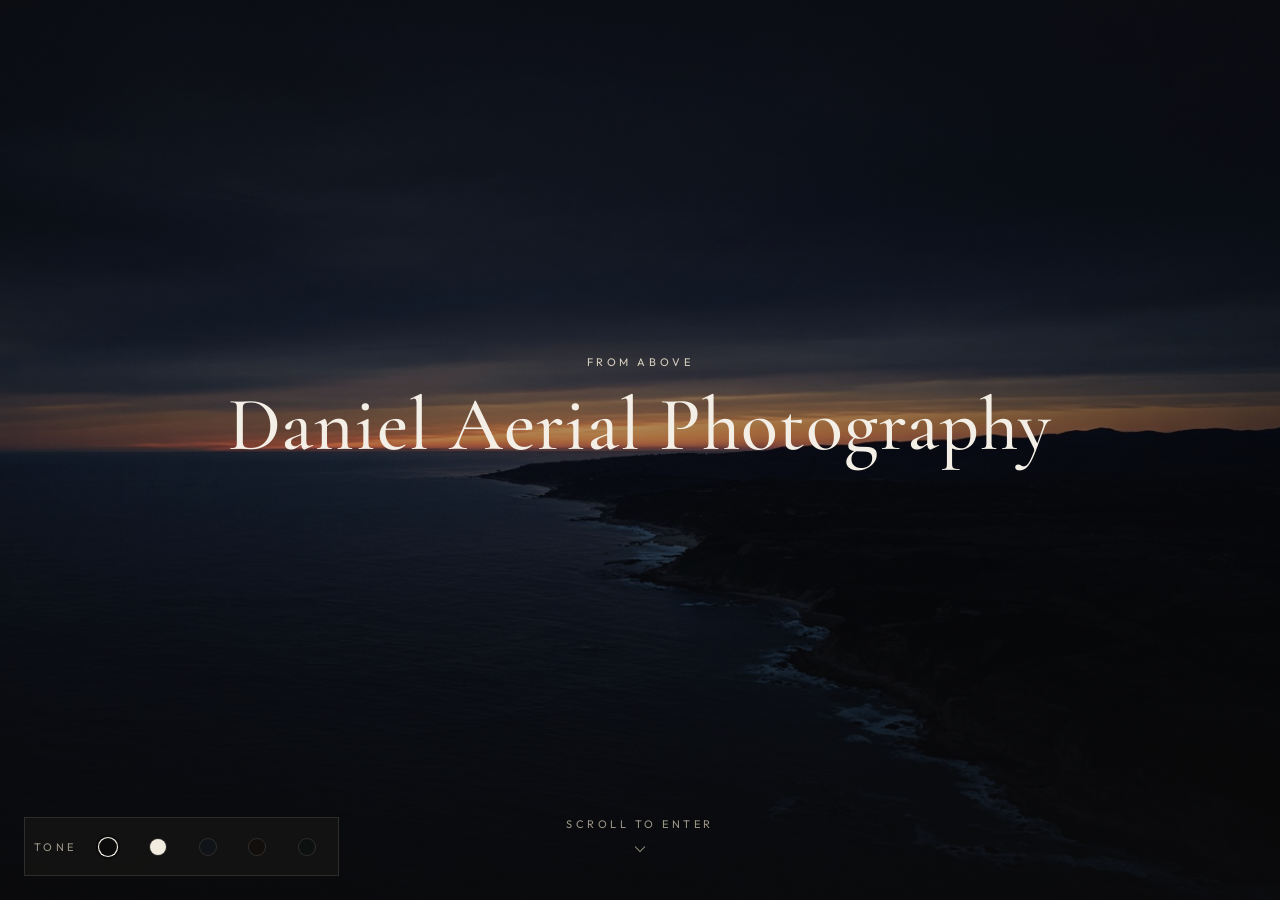
==== index.html @ 5f1aa77d "Publish new stills, Autumn reel, and unique work covers Hang the new Drive photographs across Sunset" ====
<!DOCTYPE html>
<html lang="en" data-theme="night">
  <head>
    <meta charset="utf-8" />
    <meta name="viewport" content="width=device-width, initial-scale=1" />
    <title>Daniel Aerial Photography</title>
    <meta
      name="description"
      content="Aerial photography and film by Daniel — landscapes, cities, and seasons from above."
    />
    <meta name="theme-color" content="#0b0b0c" />
    <script>
      (function () {
        try {
          var t = localStorage.getItem("dap-theme");
          if (t) {
            document.documentElement.setAttribute("data-theme", t);
            document.documentElement.style.colorScheme = t === "paper" ? "light" : "dark";
          }
        } catch (e) {}
      })();
    </script>
    <link rel="icon" type="image/svg+xml" href="favicon.svg" />
    <link rel="preconnect" href="https://fonts.googleapis.com" />
    <link rel="preconnect" href="https://fonts.gstatic.com" crossorigin />
    <link rel="preconnect" href="https://lh3.googleusercontent.com" />
    <link
      rel="stylesheet"
      href="https://fonts.googleapis.com/css2?family=Cormorant+Garamond:ital,wght@0,400;0,500;0,600;1,400&family=Outfit:wght@300;400;500&display=swap"
    />
    <link rel="stylesheet" href="assets/site.css?v=5" />
    <link rel="stylesheet" href="assets/hub.css?v=2" />
  </head>
  <body>
    <section id="intro" class="intro" aria-hidden="false">
      <div class="intro-fallback" aria-hidden="true"></div>
      <img class="intro-photo" src="hero.jpg" alt="" />
      <div class="intro-veil" aria-hidden="true"></div>
      <button id="skip" class="sr-only" type="button">Skip to work</button>
      <div class="intro-copy">
        <p class="kicker">From above</p>
        <h1 class="hero-title" data-site-name>Daniel Aerial Photography</h1>
      </div>
      <div class="scroll-wrap">
        <button id="scroll-enter" class="scroll-btn" type="button" aria-label="Scroll to enter the gallery">
          Scroll to enter
          <svg width="20" height="20" viewBox="0 0 24 24" fill="none" stroke="currentColor" stroke-width="1.25">
            <path d="m6 9 6 6 6-6" />
          </svg>
        </button>
      </div>
    </section>

    <main id="work-view" class="work hidden">
      <header class="work-header">
        <button id="brand-home" class="brand" type="button" data-site-name>Daniel Aerial Photography</button>
        <p class="work-label">Work</p>
      </header>
      <div id="grid" class="grid"></div>
      <footer class="footer" data-site-name>Daniel Aerial Photography</footer>
    </main>

    <main id="hub-view" class="category hidden">
      <header class="cat-header">
        <a class="back" href="#work">
          <svg width="16" height="16" viewBox="0 0 24 24" fill="none" stroke="currentColor" stroke-width="1.25">
            <path d="m15 18-6-6 6-6" />
          </svg>
          Work
        </a>
        <a class="brand" href="#work" data-site-name>Daniel Aerial Photography</a>
      </header>
      <section class="cat-body">
        <p class="kicker">Collection</p>
        <h1 id="hub-title"></h1>
        <p id="hub-blurb" class="blurb"></p>
        <div id="hub-cards" class="hub-cards"></div>
      </section>
    </main>

    <main id="category" class="category hidden">
      <header class="cat-header">
        <a id="cat-back" class="back" href="#work">
          <svg width="16" height="16" viewBox="0 0 24 24" fill="none" stroke="currentColor" stroke-width="1.25">
            <path d="m15 18-6-6 6-6" />
          </svg>
          <span id="cat-back-label">Collection</span>
        </a>
        <a class="brand" href="#work" data-site-name>Daniel Aerial Photography</a>
      </header>
      <section class="cat-body">
        <p id="cat-kicker" class="kicker">Photographs</p>
        <h1 id="cat-title"></h1>
        <p id="cat-blurb" class="blurb"></p>
        <div id="cat-photos"></div>
      </section>
    </main>

    <div id="lightbox" class="lightbox hidden" role="dialog" aria-modal="true">
      <button class="close" type="button" aria-label="Close photograph">
        <svg width="20" height="20" viewBox="0 0 24 24" fill="none" stroke="currentColor" stroke-width="1.25">
          <path d="M18 6 6 18M6 6l12 12" />
        </svg>
      </button>
      <button class="prev" type="button" aria-label="Previous photograph">
        <svg width="28" height="28" viewBox="0 0 24 24" fill="none" stroke="currentColor" stroke-width="1.25">
          <path d="m15 18-6-6 6-6" />
        </svg>
      </button>
      <figure>
        <img alt="" />
        <figcaption>
          <p class="photo-title"></p>
          <p class="photo-copy"></p>
        </figcaption>
      </figure>
      <button class="next" type="button" aria-label="Next photograph">
        <svg width="28" height="28" viewBox="0 0 24 24" fill="none" stroke="currentColor" stroke-width="1.25">
          <path d="m9 18 6-6-6-6" />
        </svg>
      </button>
    </div>

    <div id="filmbox" class="lightbox filmbox hidden" role="dialog" aria-modal="true">
      <button class="close" type="button" aria-label="Close film">
        <svg width="20" height="20" viewBox="0 0 24 24" fill="none" stroke="currentColor" stroke-width="1.25">
          <path d="M18 6 6 18M6 6l12 12" />
        </svg>
      </button>
      <div class="film-stage">
        <div id="film-player" class="film-player"></div>
        <div class="film-meta">
          <p class="photo-title"></p>
          <p class="photo-copy"></p>
          <div id="film-moments" class="moments"></div>
        </div>
      </div>
    </div>

    <div id="theme-picker" class="theme-picker" role="group" aria-label="Color theme">
      <span class="theme-label">Tone</span>
    </div>

    <script src="assets/site.js?v=5"></script>
    <script src="assets/hub.js?v=2"></script>
  </body>
</html>
---- assets/site.css ----
:root,
html[data-theme="night"] {
  color-scheme: dark;
  --bg: #0b0b0c;
  --fg: #f3efe6;
  --muted: #9c9588;
  --faint: #6f6a62;
  --accent: #d7cfc0;
  --surface: #141413;
  --line: color-mix(in oklab, var(--fg) 12%, transparent);
  --font-display: "Cormorant Garamond", "Palatino Linotype", Palatino, serif;
  --font-sans: "Outfit", ui-sans-serif, system-ui, sans-serif;
  --text-hero: clamp(2.35rem, 1.4rem + 4.2vw, 5.1rem);
  --text-display: clamp(2rem, 1.15rem + 2.8vw, 3.6rem);
  --ease: cubic-bezier(0.22, 1, 0.36, 1);
  --shadow-border: 0 0 0 1px color-mix(in oklab, var(--fg) 10%, transparent);
}

html[data-theme="paper"] {
  color-scheme: light;
  --bg: #f2ebe0;
  --fg: #1c1914;
  --muted: #6d655a;
  --faint: #948c82;
  --accent: #5c5348;
  --surface: #e8dfd2;
  --line: color-mix(in oklab, var(--fg) 12%, transparent);
  --shadow-border: 0 0 0 1px color-mix(in oklab, var(--fg) 10%, transparent);
}

html[data-theme="fog"] {
  color-scheme: dark;
  --bg: #101318;
  --fg: #e7edf2;
  --muted: #8d98a4;
  --faint: #6a7480;
  --accent: #c5d0d8;
  --surface: #171c22;
  --line: color-mix(in oklab, var(--fg) 12%, transparent);
  --shadow-border: 0 0 0 1px color-mix(in oklab, var(--fg) 10%, transparent);
}

html[data-theme="dusk"] {
  color-scheme: dark;
  --bg: #120e0c;
  --fg: #f2e8dc;
  --muted: #a89484;
  --faint: #7a6b5e;
  --accent: #d4c0ac;
  --surface: #1a1512;
  --line: color-mix(in oklab, var(--fg) 12%, transparent);
  --shadow-border: 0 0 0 1px color-mix(in oklab, var(--fg) 10%, transparent);
}

html[data-theme="pine"] {
  color-scheme: dark;
  --bg: #0c110f;
  --fg: #e4eee6;
  --muted: #8a9b90;
  --faint: #67756c;
  --accent: #c4d4c8;
  --surface: #131916;
  --line: color-mix(in oklab, var(--fg) 12%, transparent);
  --shadow-border: 0 0 0 1px color-mix(in oklab, var(--fg) 10%, transparent);
}

* { box-sizing: border-box; }

html, body {
  margin: 0;
  background: var(--bg);
  color: var(--fg);
  font-family: var(--font-sans);
  min-height: 100dvh;
  -webkit-font-smoothing: antialiased;
  transition: background-color 400ms var(--ease), color 400ms var(--ease);
}

button, a { color: inherit; }

img { display: block; max-width: 100%; }

.sr-only {
  position: absolute;
  width: 1px;
  height: 1px;
  padding: 0;
  margin: -1px;
  overflow: hidden;
  clip: rect(0, 0, 0, 0);
  border: 0;
}

.intro {
  position: fixed;
  inset: 0;
  z-index: 30;
  display: flex;
  flex-direction: column;
  align-items: center;
  justify-content: center;
  overflow: hidden;
  overscroll-behavior: none;
  background: var(--bg);
  transition: transform 900ms var(--ease), opacity 700ms var(--ease), visibility 0s linear 750ms;
}

.intro.is-away {
  transform: translate3d(0, -8%, 0);
  opacity: 0;
  pointer-events: none;
  visibility: hidden;
}

.intro-photo,
.intro-fallback {
  position: absolute;
  inset: 0;
  width: 100%;
  height: 100%;
  object-fit: cover;
}

.intro-fallback {
  background:
    radial-gradient(120% 80% at 50% 80%, var(--surface) 0%, transparent 55%),
    linear-gradient(180deg, var(--surface) 0%, var(--bg) 100%);
}

.intro-photo {
  animation: ken 32s var(--ease) forwards;
}

.intro-veil {
  position: absolute;
  inset: 0;
  background: linear-gradient(
    to bottom,
    color-mix(in oklab, var(--bg) 55%, transparent),
    color-mix(in oklab, var(--bg) 25%, transparent),
    color-mix(in oklab, var(--bg) 80%, transparent)
  );
}

.intro-copy {
  position: relative;
  z-index: 2;
  flex: 1;
  display: flex;
  flex-direction: column;
  align-items: center;
  justify-content: center;
  text-align: center;
  padding: 0 1.5rem;
}

.kicker {
  margin: 0 0 1.25rem;
  font-size: 0.6875rem;
  letter-spacing: 0.32em;
  text-transform: uppercase;
  color: var(--accent);
  animation: rise 1.1s var(--ease) both;
}

.hero-title {
  margin: 0;
  font-family: var(--font-display);
  font-size: var(--text-hero);
  font-weight: 500;
  letter-spacing: 0.012em;
  line-height: 0.95;
  text-wrap: balance;
  animation: rise 1.1s var(--ease) 180ms both;
}

.scroll-wrap {
  position: relative;
  z-index: 2;
  margin-bottom: 2.5rem;
  animation: rise 1.1s var(--ease) 420ms both;
}

.scroll-btn {
  display: flex;
  min-height: 44px;
  flex-direction: column;
  align-items: center;
  gap: 0.5rem;
  border: 0;
  background: none;
  color: var(--muted);
  cursor: pointer;
  font: inherit;
  letter-spacing: 0.32em;
  text-transform: uppercase;
  font-size: 0.6875rem;
}

.scroll-btn svg {
  animation: pulse 2.4s var(--ease) infinite;
}

.scroll-btn:hover { color: var(--fg); }

.work {
  min-height: 100dvh;
  background: var(--bg);
  animation: work-rise 700ms var(--ease) both;
}

.work-header,
.cat-header {
  display: flex;
  align-items: center;
  justify-content: space-between;
  padding: 1.5rem 1.25rem;
}

.brand {
  font-family: var(--font-display);
  font-size: 1.15rem;
  background: none;
  border: 0;
  cursor: pointer;
  padding: 0;
}

.brand:hover { color: var(--accent); }

.work-label {
  font-size: 0.6875rem;
  letter-spacing: 0.32em;
  text-transform: uppercase;
  color: var(--muted);
}

.grid {
  display: grid;
  grid-template-columns: 1fr;
  gap: 0.75rem;
  padding: 0 0.75rem 4rem;
}

.card {
  position: relative;
  display: block;
  aspect-ratio: 3 / 2;
  overflow: hidden;
  background: var(--surface);
  text-decoration: none;
  animation: card-rise 620ms var(--ease) both;
}

.card:nth-child(1) { animation-delay: 40ms; }
.card:nth-child(2) { animation-delay: 80ms; }
.card:nth-child(3) { animation-delay: 120ms; }
.card:nth-child(4) { animation-delay: 160ms; }
.card:nth-child(5) { animation-delay: 200ms; }
.card:nth-child(6) { animation-delay: 240ms; }
.card:nth-child(7) { animation-delay: 280ms; }
.card:nth-child(8) { animation-delay: 320ms; }
.card:nth-child(9) { animation-delay: 360ms; }
.card:nth-child(10) { animation-delay: 400ms; }

.card img,
.card-tone {
  position: absolute;
  inset: 0;
  width: 100%;
  height: 100%;
  object-fit: cover;
  transition: transform 700ms var(--ease);
}

.card:hover img { transform: scale(1.05); }

.card-tone { background: var(--surface); }

.card-veil {
  position: absolute;
  inset: 0;
  background: linear-gradient(to top, rgb(11 11 12 / 0.8), rgb(11 11 12 / 0.15), rgb(11 11 12 / 0.2));
}

.card-copy {
  position: absolute;
  inset: auto 0 0 0;
  display: flex;
  align-items: flex-end;
  justify-content: space-between;
  gap: 1rem;
  padding: 1.25rem;
}

.card-copy h2 {
  margin: 0;
  font-family: var(--font-display);
  font-size: 1.85rem;
  font-weight: 500;
  line-height: 1;
}

.card-copy p {
  margin: 0.5rem 0 0;
  color: var(--muted);
  font-size: 0.9rem;
}

.card-view {
  display: none;
  font-size: 0.6875rem;
  letter-spacing: 0.32em;
  text-transform: uppercase;
  color: var(--accent);
}

.footer {
  border-top: 1px solid var(--line);
  padding: 2rem 1.25rem;
  text-align: center;
  font-size: 0.6875rem;
  letter-spacing: 0.18em;
  text-transform: uppercase;
  color: var(--faint);
}

.category {
  min-height: 100dvh;
  padding-bottom: 5rem;
}

.back {
  display: inline-flex;
  align-items: center;
  gap: 0.5rem;
  min-height: 44px;
  text-decoration: none;
  color: var(--muted);
  font-size: 0.9rem;
}

.back:hover { color: var(--fg); }

.cat-body { padding: 0 1.25rem; }

.cat-body h1 {
  margin: 0.75rem 0 0;
  font-family: var(--font-display);
  font-size: var(--text-display);
  font-weight: 500;
  line-height: 1;
}

.cat-body .blurb {
  margin: 1rem 0 0;
  max-width: 36rem;
  color: var(--muted);
}

.frames {
  display: grid;
  grid-template-columns: 1fr;
  gap: 0.75rem;
  margin-top: 3rem;
}

.frame {
  aspect-ratio: 3 / 2;
  background: var(--surface);
  box-shadow: var(--shadow-border);
}

.photo-btn {
  position: relative;
  display: block;
  width: 100%;
  aspect-ratio: 3 / 2;
  overflow: hidden;
  padding: 0;
  border: 0;
  background: var(--surface);
  cursor: zoom-in;
}

.photo-btn img {
  position: absolute;
  inset: 0;
  width: 100%;
  height: 100%;
  object-fit: cover;
  transition: transform 700ms var(--ease);
}

.photo-btn:hover img { transform: scale(1.05); }

.empty-note {
  margin-top: 2.5rem;
  max-width: 28rem;
  color: var(--muted);
  font-size: 0.9rem;
  line-height: 1.6;
}

.lightbox {
  position: fixed;
  inset: 0;
  z-index: 50;
  display: flex;
  align-items: center;
  justify-content: center;
  background: color-mix(in oklab, var(--bg) 95%, transparent);
}

.lightbox img {
  max-height: 78dvh;
  width: auto;
  max-width: 100%;
  object-fit: contain;
}

.lightbox figure {
  display: flex;
  max-height: 100dvh;
  width: 100%;
  max-width: 92vw;
  flex-direction: column;
  align-items: center;
  padding: 4rem 1rem;
}

.lightbox figcaption {
  margin-top: 1.5rem;
  max-width: 36rem;
  padding: 0 0.5rem;
  text-align: center;
}

.lightbox .photo-title {
  margin: 0;
  font-family: var(--font-display);
  font-size: clamp(1.4rem, 1rem + 1.6vw, 1.9rem);
  font-weight: 500;
  letter-spacing: 0.012em;
  line-height: 1.15;
  color: var(--fg);
}

.lightbox .photo-copy {
  margin: 0.5rem 0 0;
  color: var(--muted);
  font-size: 0.9rem;
  line-height: 1.6;
}

.lightbox button {
  position: absolute;
  border: 0;
  background: none;
  color: var(--muted);
  cursor: pointer;
  width: 44px;
  height: 44px;
}

.lightbox button:hover { color: var(--fg); }
.lightbox .close { top: 1rem; right: 1rem; }
.lightbox .prev { top: 50%; left: 0.5rem; transform: translateY(-50%); }
.lightbox .next { top: 50%; right: 0.5rem; transform: translateY(-50%); }

.hidden {
  display: none !important;
}

.theme-picker {
  position: fixed;
  z-index: 40;
  bottom: 1rem;
  left: 1rem;
  display: flex;
  align-items: center;
  gap: 0.35rem;
  padding: 0.4rem 0.55rem;
  border: 1px solid var(--line);
  background: color-mix(in oklab, var(--surface) 92%, transparent);
  backdrop-filter: blur(2px);
}

.theme-label {
  display: none;
  margin-right: 0.25rem;
  font-size: 0.6875rem;
  letter-spacing: 0.32em;
  text-transform: uppercase;
  color: var(--muted);
}

.theme-swatch {
  display: flex;
  width: 44px;
  height: 44px;
  align-items: center;
  justify-content: center;
  padding: 0;
  border: 0;
  background: none;
  cursor: pointer;
}

.theme-swatch span {
  width: 1rem;
  height: 1rem;
  border-radius: 999px;
  box-shadow: 0 0 0 1px var(--line);
  transition: transform 150ms var(--ease);
}

.theme-swatch[aria-pressed="true"] span {
  transform: scale(1.12);
  box-shadow: 0 0 0 1px var(--fg), 0 0 0 3px var(--bg);
}

@media (min-width: 640px) {
  .theme-label { display: inline; }
}

@media (min-width: 768px) {
  .theme-picker { bottom: 1.5rem; left: 1.5rem; }
}

@keyframes ken {
  from { transform: scale(1); }
  to { transform: scale(1.07); }
}

@keyframes rise {
  from { opacity: 0; transform: translateY(14px); filter: blur(6px); }
  to { opacity: 1; transform: translateY(0); filter: blur(0); }
}

@keyframes pulse {
  0%, 100% { transform: translateY(0); opacity: 0.7; }
  50% { transform: translateY(8px); opacity: 1; }
}

@keyframes work-rise {
  from { opacity: 0; transform: translateY(16px); }
  to { opacity: 1; transform: translateY(0); }
}

@keyframes card-rise {
  from { opacity: 0; transform: translateY(18px); }
  to { opacity: 1; transform: translateY(0); }
}

@media (min-width: 768px) {
  .work-header, .cat-header, .cat-body { padding-left: 2.5rem; padding-right: 2.5rem; }
  .grid, .frames { grid-template-columns: 1fr 1fr; gap: 1rem; padding-left: 1.5rem; padding-right: 1.5rem; }
  .card-copy { padding: 1.75rem; }
  .card-copy h2 { font-size: 2.25rem; }
  .card-view { display: inline; }
}

@media (prefers-reduced-motion: reduce) {
  *, *::before, *::after {
    animation: none !important;
    transition: none !important;
  }
  .intro.is-away { display: none; }
}
---- assets/hub.css ----
.brand { text-decoration: none; }

.hub-cards {
  display: grid;
  grid-template-columns: 1fr;
  gap: 0.75rem;
  margin-top: 3rem;
}

.hub-card { min-height: 16rem; }

.hub-kicker {
  margin: 0 0 0.45rem;
  font-size: 0.6875rem;
  letter-spacing: 0.32em;
  text-transform: uppercase;
  color: var(--accent);
}

.play-mark {
  position: absolute;
  top: 50%;
  left: 50%;
  z-index: 2;
  display: flex;
  width: 3.25rem;
  height: 3.25rem;
  align-items: center;
  justify-content: center;
  transform: translate(-50%, -50%);
  border: 1px solid color-mix(in oklab, var(--fg) 40%, transparent);
  background: color-mix(in oklab, var(--bg) 45%, transparent);
  color: var(--fg);
  backdrop-filter: blur(6px);
}

.film-btn .film-label {
  position: absolute;
  z-index: 2;
  left: 1rem;
  right: 1rem;
  bottom: 1rem;
  font-family: var(--font-display);
  font-size: 1.25rem;
  text-align: left;
}

.filmbox .film-stage {
  display: flex;
  width: min(92vw, 56rem);
  max-height: 100dvh;
  flex-direction: column;
  align-items: stretch;
  padding: 4.5rem 1rem 2rem;
}

.film-player {
  aspect-ratio: 16 / 9;
  overflow: hidden;
  background: #000;
  box-shadow: var(--shadow-border);
}

.film-player iframe,
.film-player video {
  display: block;
  width: 100%;
  height: 100%;
  border: 0;
  background: #000;
}

.film-meta { margin-top: 1.25rem; text-align: center; }

.film-meta .photo-title {
  margin: 0;
  font-family: var(--font-display);
  font-size: clamp(1.4rem, 1rem + 1.6vw, 1.9rem);
  font-weight: 500;
}

.film-meta .photo-copy {
  margin: 0.5rem 0 0;
  color: var(--muted);
  font-size: 0.9rem;
  line-height: 1.6;
}

.film-link {
  display: inline-block;
  margin-top: 0.85rem;
  color: var(--accent);
  font-size: 0.72rem;
  letter-spacing: 0.14em;
  text-transform: uppercase;
  text-decoration: none;
  border-bottom: 1px solid color-mix(in oklab, var(--accent) 35%, transparent);
}

.film-link:hover { color: var(--fg); }

.moments {
  display: flex;
  flex-wrap: wrap;
  justify-content: center;
  gap: 0.5rem;
  margin-top: 1.25rem;
}

.moment-btn {
  display: inline-flex;
  min-height: 44px;
  align-items: center;
  gap: 0.55rem;
  padding: 0.2rem 0.85rem 0.2rem 0.25rem;
  border: 1px solid var(--line);
  background: color-mix(in oklab, var(--surface) 80%, transparent);
  color: var(--fg);
  cursor: pointer;
  font: inherit;
  font-size: 0.75rem;
  letter-spacing: 0.08em;
  text-transform: uppercase;
}

.moment-thumb {
  width: 2.75rem;
  height: 1.75rem;
  object-fit: cover;
  flex-shrink: 0;
}

.moment-btn:hover {
  border-color: var(--accent);
  color: var(--accent);
}

@media (min-width: 768px) {
  .hub-cards {
    grid-template-columns: 1fr 1fr;
    gap: 1rem;
    padding-left: 0;
    padding-right: 0;
  }
  .hub-card { min-height: 22rem; }
}
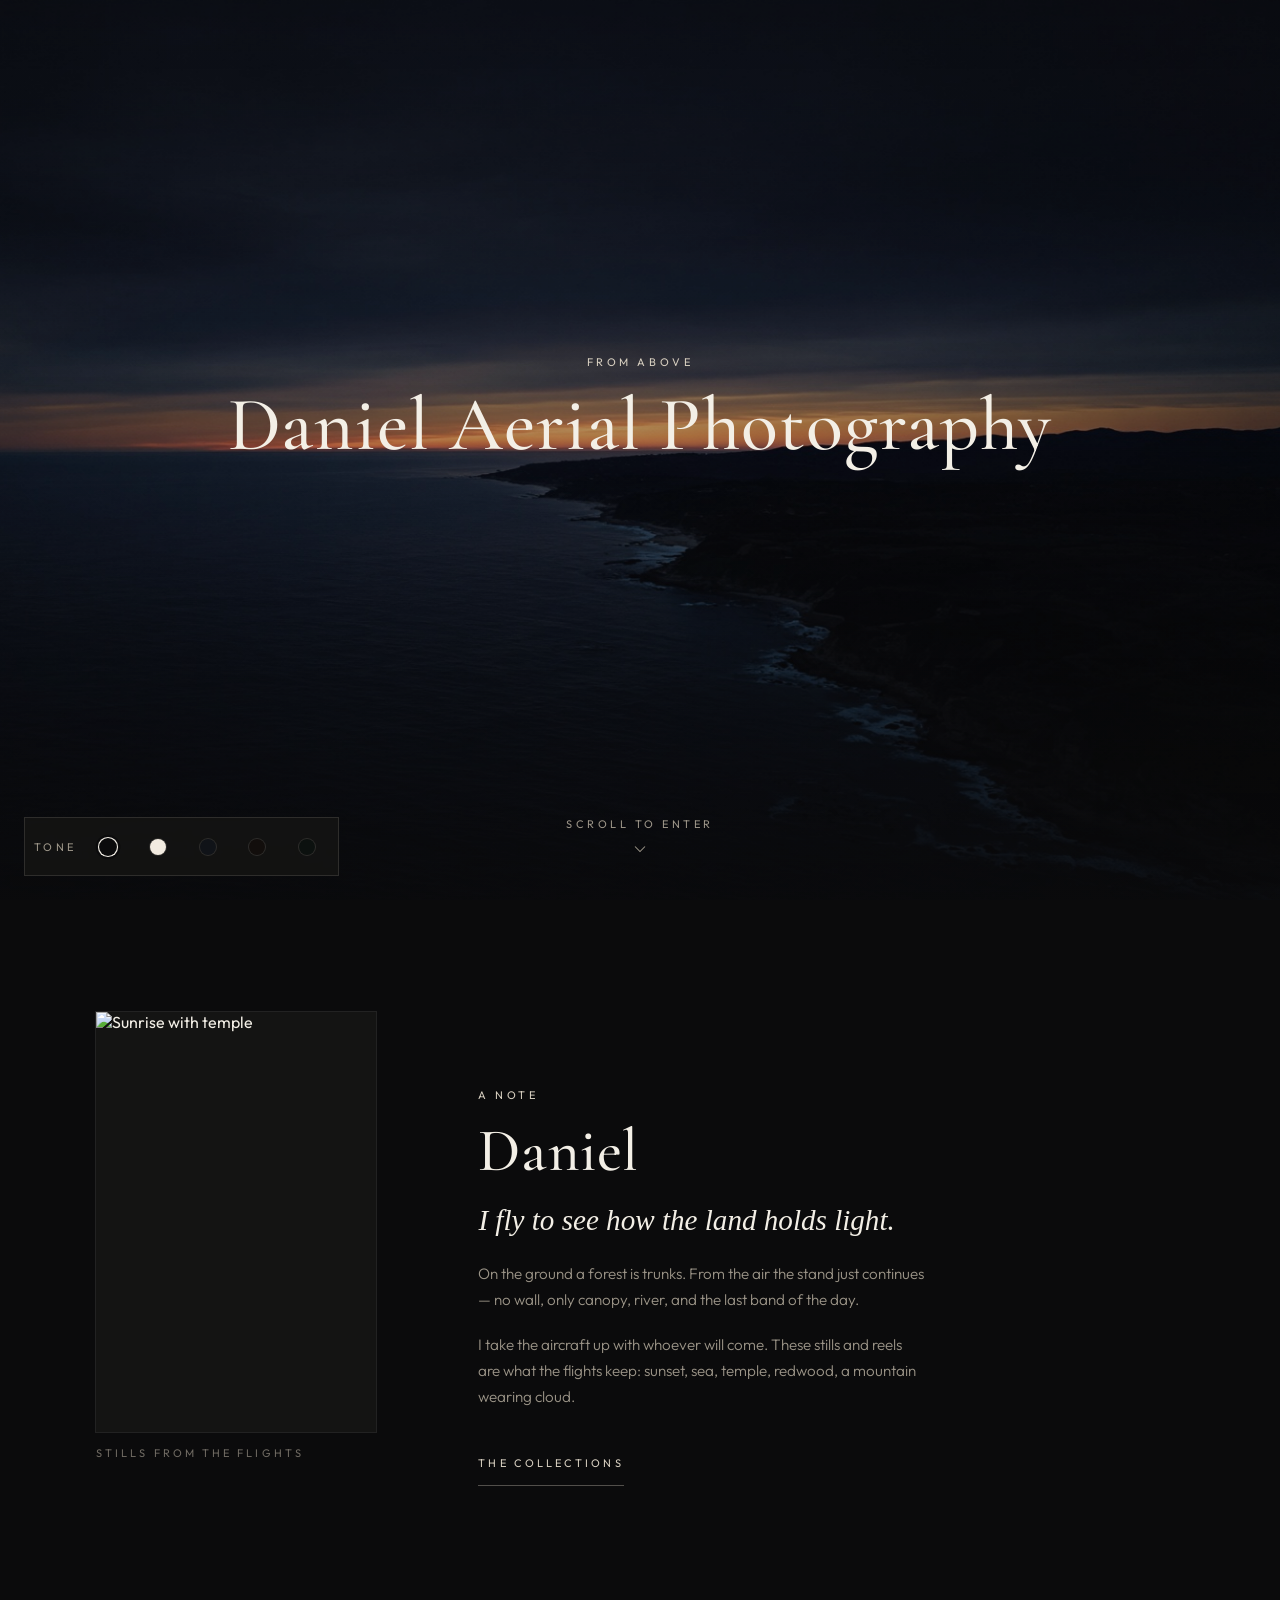
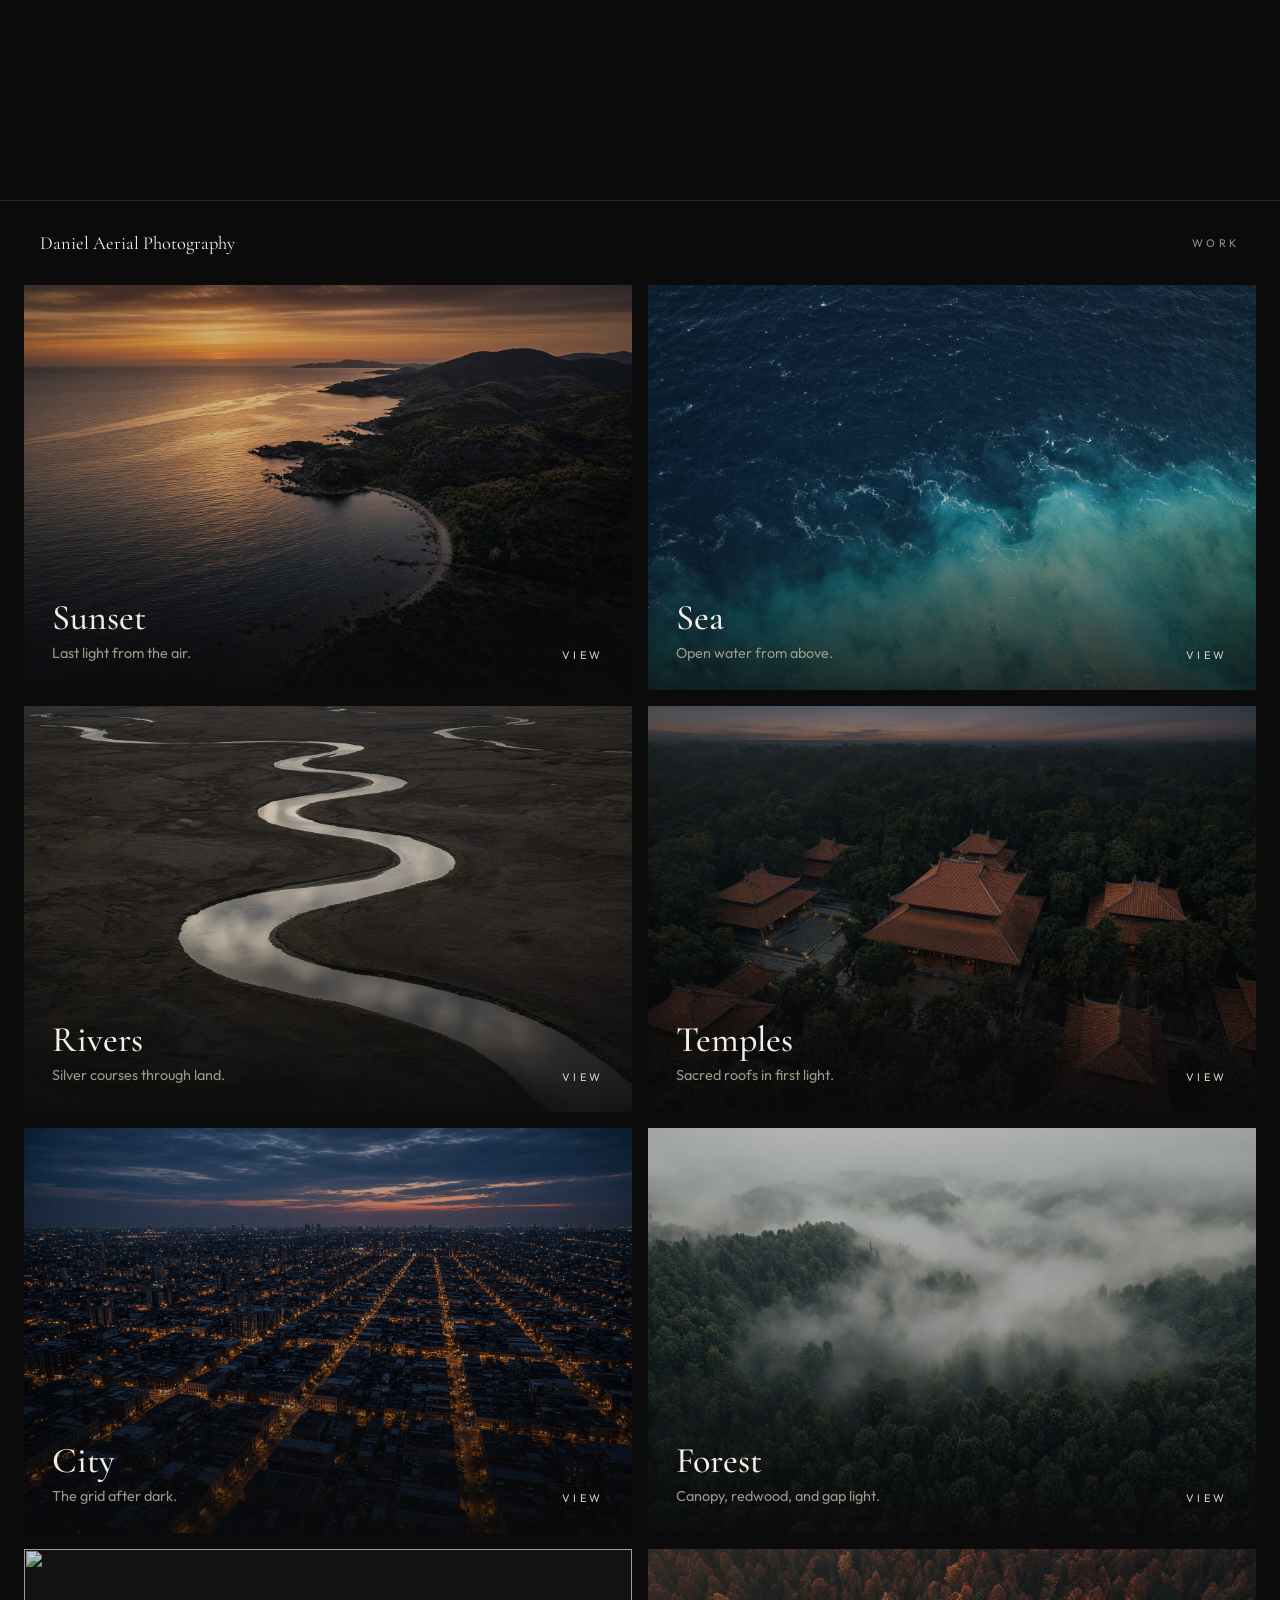
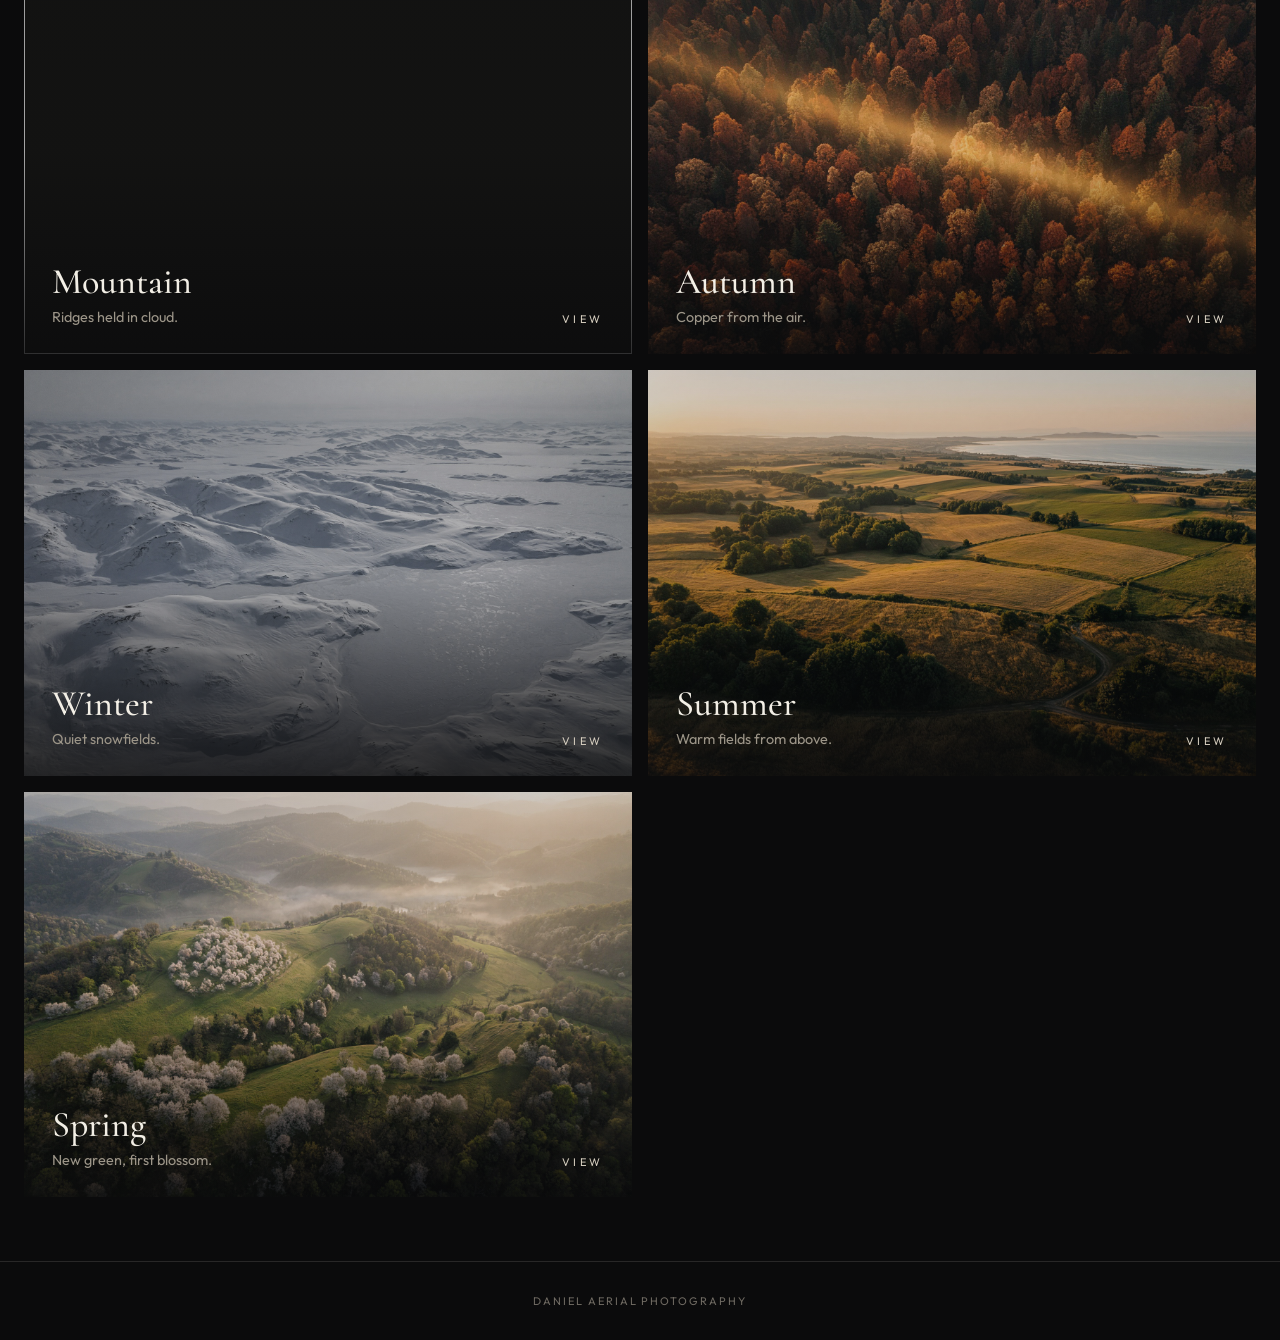
==== commit 7916a8b8: "Add a letter page between the hero and the work Scroll from the front into a long note: a small 2:3 " ====
--- a/index.html
+++ b/index.html
@@ -28,8 +28,8 @@
       rel="stylesheet"
       href="https://fonts.googleapis.com/css2?family=Cormorant+Garamond:ital,wght@0,400;0,500;0,600;1,400&family=Outfit:wght@300;400;500&display=swap"
     />
-    <link rel="stylesheet" href="assets/site.css?v=5" />
-    <link rel="stylesheet" href="assets/hub.css?v=2" />
+    <link rel="stylesheet" href="assets/site.css?v=8" />
+    <link rel="stylesheet" href="assets/hub.css?v=4" />
   </head>
   <body>
     <section id="intro" class="intro" aria-hidden="false">
@@ -42,7 +42,7 @@
         <h1 class="hero-title" data-site-name>Daniel Aerial Photography</h1>
       </div>
       <div class="scroll-wrap">
-        <button id="scroll-enter" class="scroll-btn" type="button" aria-label="Scroll to enter the gallery">
+        <button id="scroll-enter" class="scroll-btn" type="button" aria-label="Scroll to the letter">
           Scroll to enter
           <svg width="20" height="20" viewBox="0 0 24 24" fill="none" stroke="currentColor" stroke-width="1.25">
             <path d="m6 9 6 6 6-6" />
@@ -51,7 +51,24 @@
       </div>
     </section>
 
-    <main id="work-view" class="work hidden">
+    <section id="letter" class="letter">
+      <div class="letter-reel">
+        <div class="letter-gate" aria-hidden="true">
+          <div id="letter-strip" class="letter-strip"></div>
+        </div>
+        <p class="letter-reel-note">Stills from the flights</p>
+      </div>
+      <div class="letter-copy">
+        <p class="kicker">A note</p>
+        <h2 class="letter-name">Daniel</h2>
+        <p class="letter-lede">I fly to see how the land holds light.</p>
+        <p class="letter-body">On the ground a forest is trunks. From the air the stand just continues — no wall, only canopy, river, and the last band of the day.</p>
+        <p class="letter-body">I take the aircraft up with whoever will come. These stills and reels are what the flights keep: sunset, sea, temple, redwood, a mountain wearing cloud.</p>
+        <a class="letter-cta" href="#work">The collections</a>
+      </div>
+    </section>
+
+    <main id="work-view" class="work">
       <header class="work-header">
         <button id="brand-home" class="brand" type="button" data-site-name>Daniel Aerial Photography</button>
         <p class="work-label">Work</p>
@@ -141,7 +158,7 @@
       <span class="theme-label">Tone</span>
     </div>
 
-    <script src="assets/site.js?v=5"></script>
-    <script src="assets/hub.js?v=2"></script>
+    <script src="assets/site.js?v=7"></script>
+    <script src="assets/hub.js?v=4"></script>
   </body>
 </html>
--- a/assets/site.css
+++ b/assets/site.css
@@ -76,6 +76,10 @@
   transition: background-color 400ms var(--ease), color 400ms var(--ease);
 }
 
+@media (prefers-reduced-motion: no-preference) {
+  html { scroll-behavior: smooth; }
+}
+
 button, a { color: inherit; }
 
 img { display: block; max-width: 100%; }
@@ -92,24 +96,19 @@
 }
 
 .intro {
-  position: fixed;
-  inset: 0;
-  z-index: 30;
-  display: flex;
+  position: relative;
+  z-index: 2;
+  display: flex;
+  min-height: 100dvh;
   flex-direction: column;
   align-items: center;
   justify-content: center;
   overflow: hidden;
-  overscroll-behavior: none;
   background: var(--bg);
-  transition: transform 900ms var(--ease), opacity 700ms var(--ease), visibility 0s linear 750ms;
 }
 
 .intro.is-away {
-  transform: translate3d(0, -8%, 0);
-  opacity: 0;
-  pointer-events: none;
-  visibility: hidden;
+  display: none;
 }
 
 .intro-photo,
@@ -203,9 +202,116 @@
 
 .scroll-btn:hover { color: var(--fg); }
 
+.letter {
+  display: grid;
+  grid-template-columns: 1fr;
+  gap: 2.75rem;
+  width: min(100%, 72rem);
+  min-height: 100dvh;
+  margin: 0 auto;
+  padding: 5rem 1.25rem 6.5rem;
+  align-items: start;
+}
+
+.letter-reel {
+  width: min(58vw, 16.5rem);
+}
+
+.letter-gate {
+  aspect-ratio: 2 / 3;
+  overflow: hidden;
+  background: var(--surface);
+  box-shadow: var(--shadow-border);
+}
+
+.letter-strip {
+  display: flex;
+  flex-direction: column;
+  gap: 0.2rem;
+}
+
+.letter-strip.is-on {
+  animation: reel 52s linear infinite;
+}
+
+.letter-frame {
+  margin: 0;
+  aspect-ratio: 2 / 3;
+  overflow: hidden;
+  background: var(--surface);
+}
+
+.letter-frame img {
+  width: 100%;
+  height: 100%;
+  object-fit: cover;
+}
+
+.letter-reel-note {
+  margin: 0.9rem 0 0;
+  font-size: 0.6875rem;
+  letter-spacing: 0.28em;
+  text-transform: uppercase;
+  color: var(--faint);
+}
+
+.letter-copy {
+  max-width: 32rem;
+}
+
+.letter-name {
+  margin: 0;
+  font-family: var(--font-display);
+  font-size: clamp(2.4rem, 1.4rem + 3vw, 4.2rem);
+  font-weight: 500;
+  letter-spacing: 0.01em;
+  line-height: 0.95;
+  text-wrap: balance;
+}
+
+.letter-lede {
+  margin: 1.35rem 0 0;
+  font-family: var(--font-display);
+  font-size: clamp(1.35rem, 1.1rem + 0.9vw, 1.85rem);
+  font-style: italic;
+  font-weight: 400;
+  line-height: 1.35;
+  text-wrap: pretty;
+}
+
+.letter-body {
+  margin: 1.25rem 0 0;
+  color: var(--muted);
+  font-size: 0.95rem;
+  font-weight: 300;
+  line-height: 1.7;
+  text-wrap: pretty;
+}
+
+.letter-cta {
+  display: inline-flex;
+  min-height: 44px;
+  align-items: center;
+  margin-top: 2rem;
+  padding: 0;
+  border: 0;
+  border-bottom: 1px solid color-mix(in oklab, var(--accent) 35%, transparent);
+  background: none;
+  color: var(--accent);
+  cursor: pointer;
+  font: inherit;
+  font-size: 0.6875rem;
+  letter-spacing: 0.28em;
+  text-transform: uppercase;
+  text-decoration: none;
+}
+
+.letter-cta:hover { color: var(--fg); }
+
 .work {
   min-height: 100dvh;
   background: var(--bg);
+  border-top: 1px solid var(--line);
   animation: work-rise 700ms var(--ease) both;
 }
 
@@ -453,7 +559,9 @@
   line-height: 1.6;
 }
 
-.lightbox button {
+.lightbox .close,
+.lightbox .prev,
+.lightbox .next {
   position: absolute;
   border: 0;
   background: none;
@@ -463,7 +571,9 @@
   height: 44px;
 }
 
-.lightbox button:hover { color: var(--fg); }
+.lightbox .close:hover,
+.lightbox .prev:hover,
+.lightbox .next:hover { color: var(--fg); }
 .lightbox .close { top: 1rem; right: 1rem; }
 .lightbox .prev { top: 50%; left: 0.5rem; transform: translateY(-50%); }
 .lightbox .next { top: 50%; right: 0.5rem; transform: translateY(-50%); }
@@ -484,6 +594,11 @@
   border: 1px solid var(--line);
   background: color-mix(in oklab, var(--surface) 92%, transparent);
   backdrop-filter: blur(2px);
+}
+
+body:has(.lightbox:not(.hidden)) .theme-picker {
+  visibility: hidden;
+  pointer-events: none;
 }
 
 .theme-label {
@@ -548,6 +663,11 @@
   to { opacity: 1; transform: translateY(0); }
 }
 
+@keyframes reel {
+  from { transform: translateY(0); }
+  to { transform: translateY(-50%); }
+}
+
 @keyframes card-rise {
   from { opacity: 0; transform: translateY(18px); }
   to { opacity: 1; transform: translateY(0); }
@@ -559,6 +679,20 @@
   .card-copy { padding: 1.75rem; }
   .card-copy h2 { font-size: 2.25rem; }
   .card-view { display: inline; }
+  .letter {
+    grid-template-columns: minmax(14rem, 17.5rem) minmax(0, 1fr);
+    gap: clamp(3rem, 8vw, 7.5rem);
+    padding: 7rem 2rem 8.5rem;
+  }
+  .letter-reel {
+    position: sticky;
+    top: 5.5rem;
+    width: 100%;
+  }
+  .letter-copy {
+    padding-top: 4.75rem;
+    max-width: 28rem;
+  }
 }
 
 @media (prefers-reduced-motion: reduce) {
--- a/assets/hub.css
+++ b/assets/hub.css
@@ -51,7 +51,8 @@
   max-height: 100dvh;
   flex-direction: column;
   align-items: stretch;
-  padding: 4.5rem 1rem 2rem;
+  overflow: auto;
+  padding: 4.5rem 1rem 6.5rem;
 }
 
 .film-player {
@@ -108,7 +109,10 @@
 }
 
 .moment-btn {
+  position: relative;
   display: inline-flex;
+  width: auto;
+  height: auto;
   min-height: 44px;
   align-items: center;
   gap: 0.55rem;
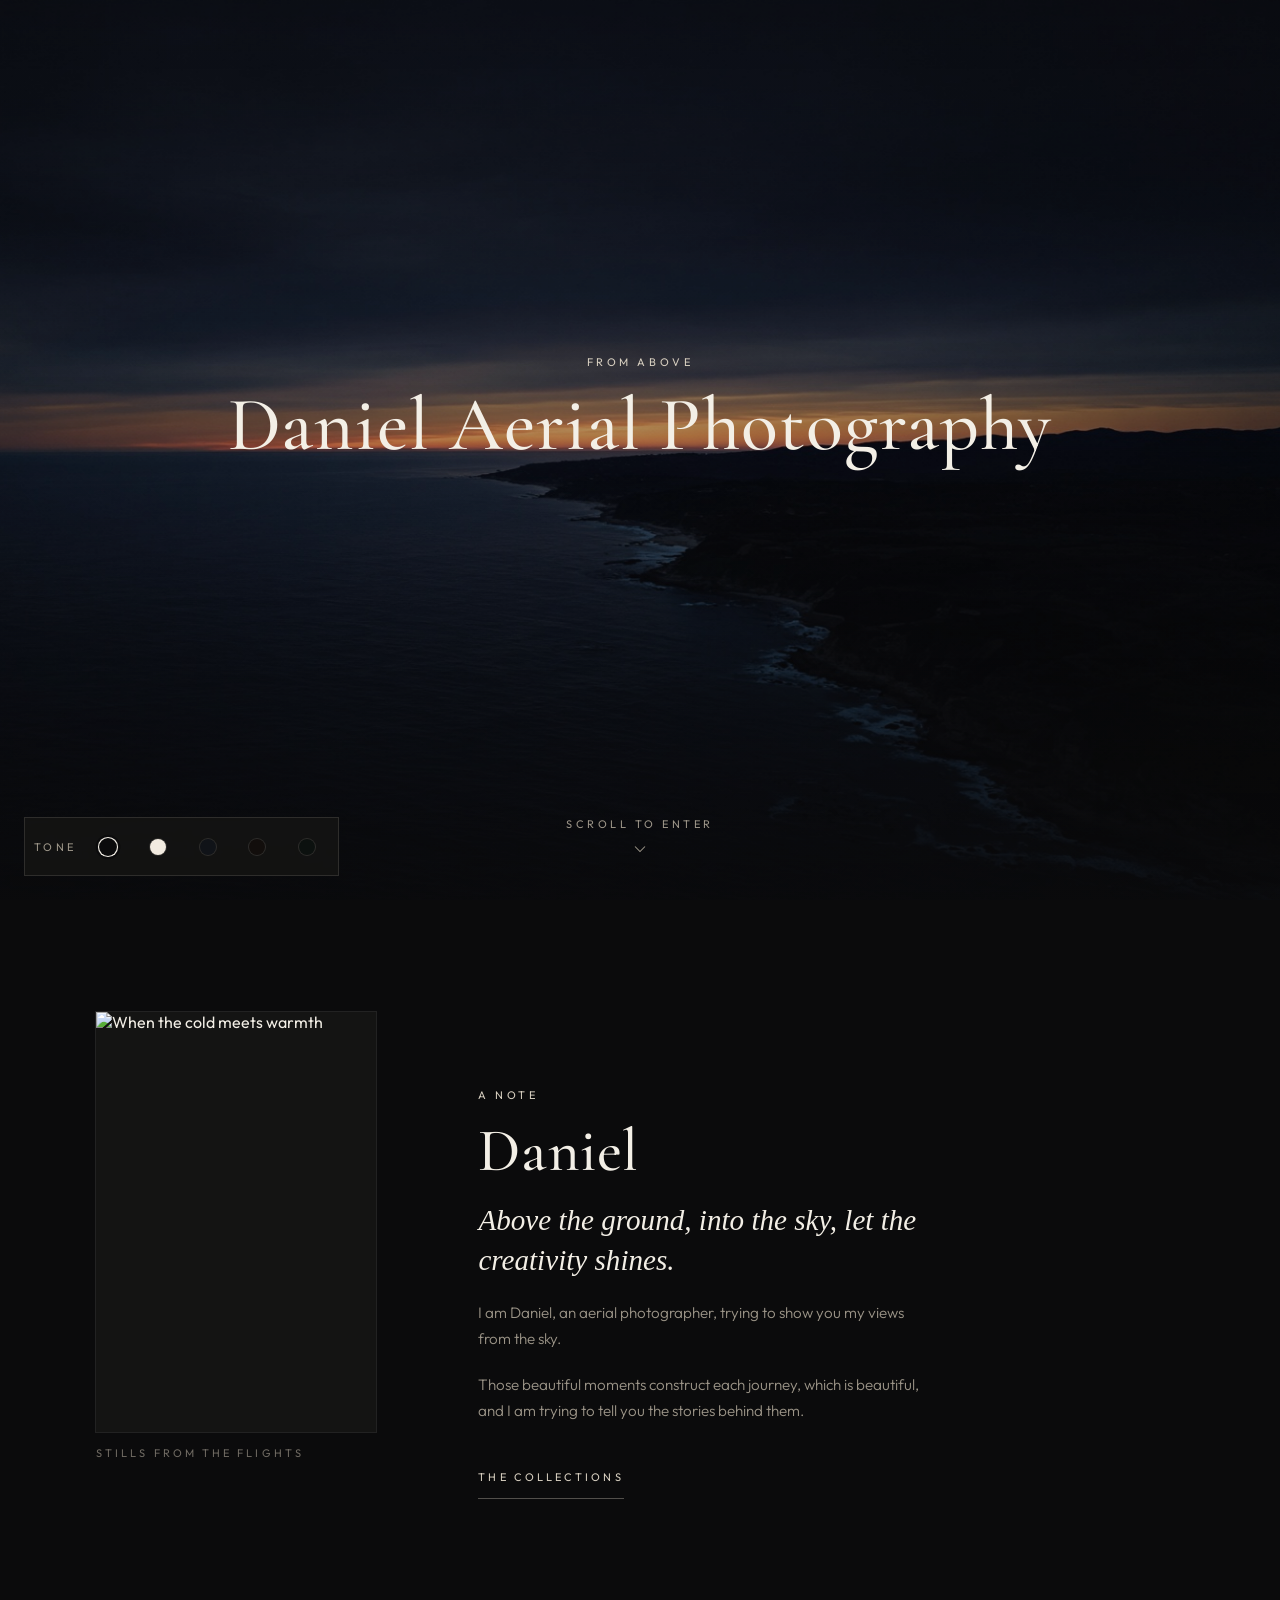
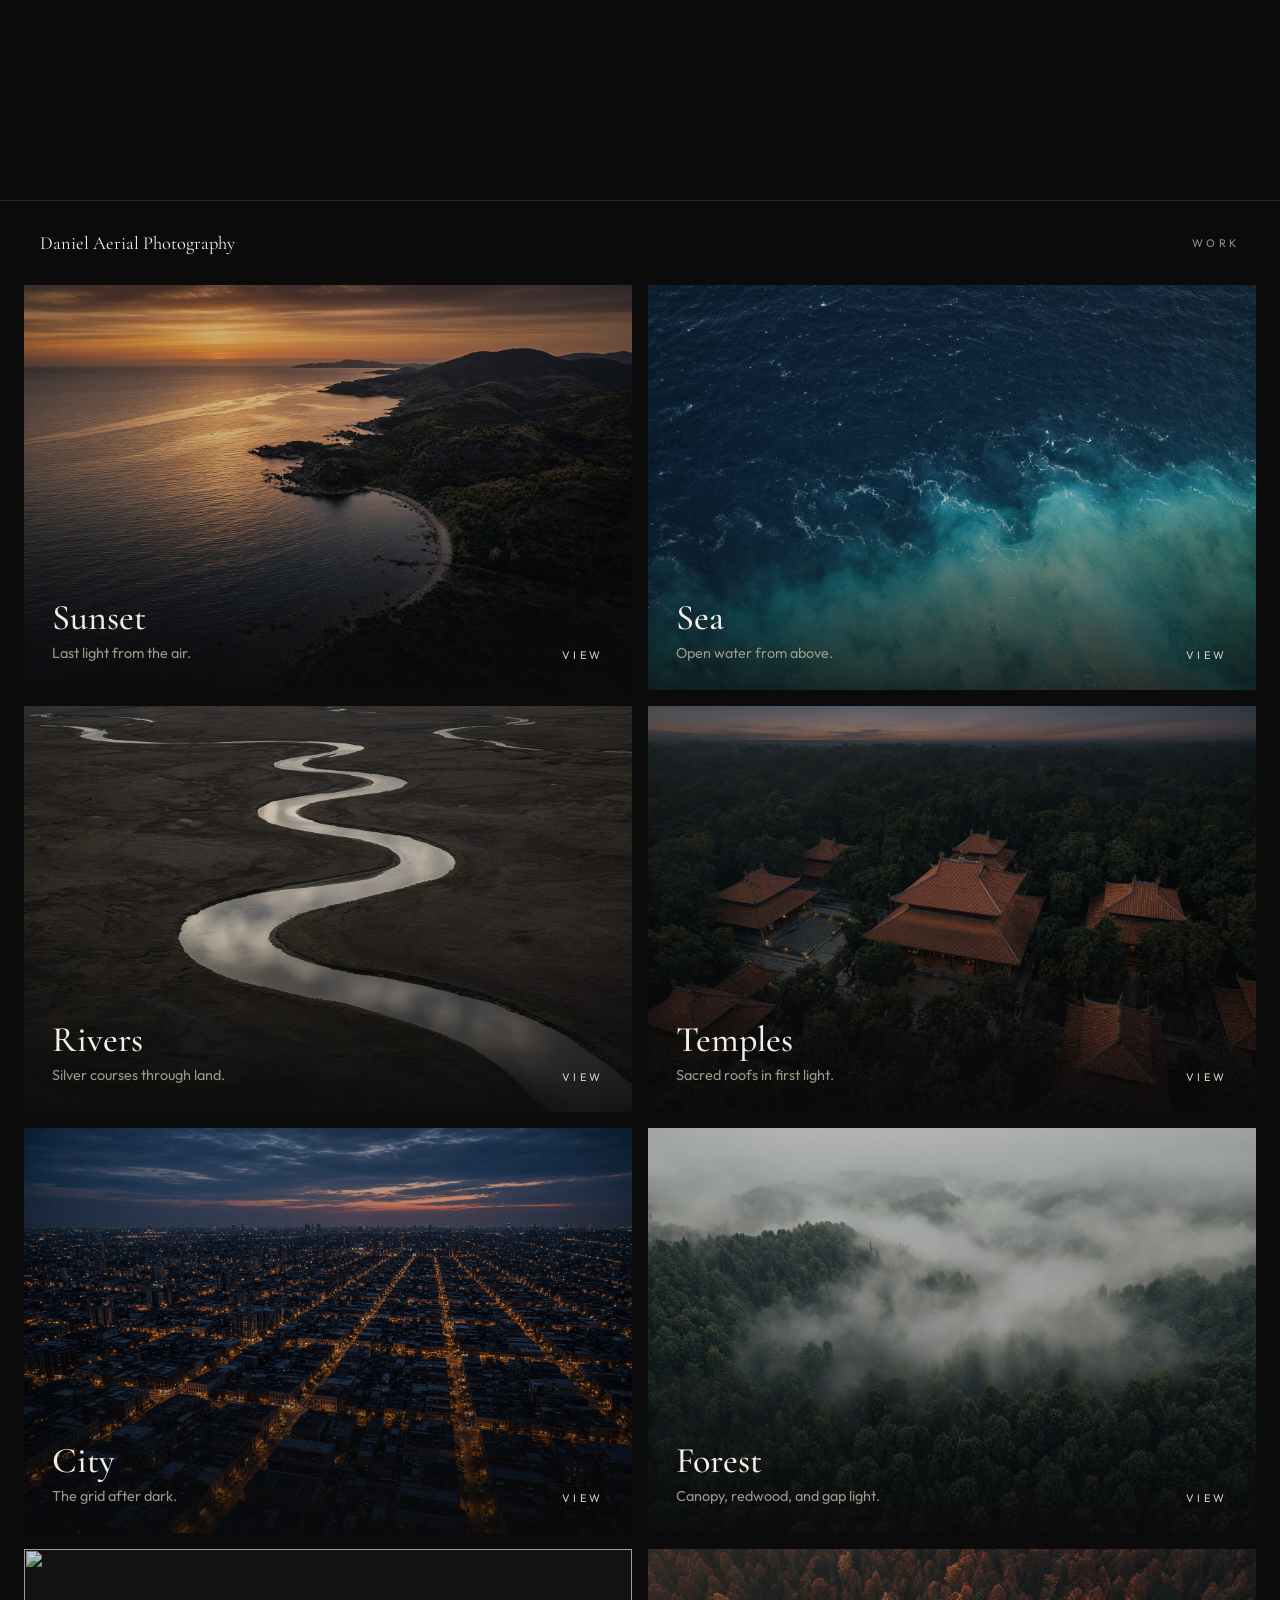
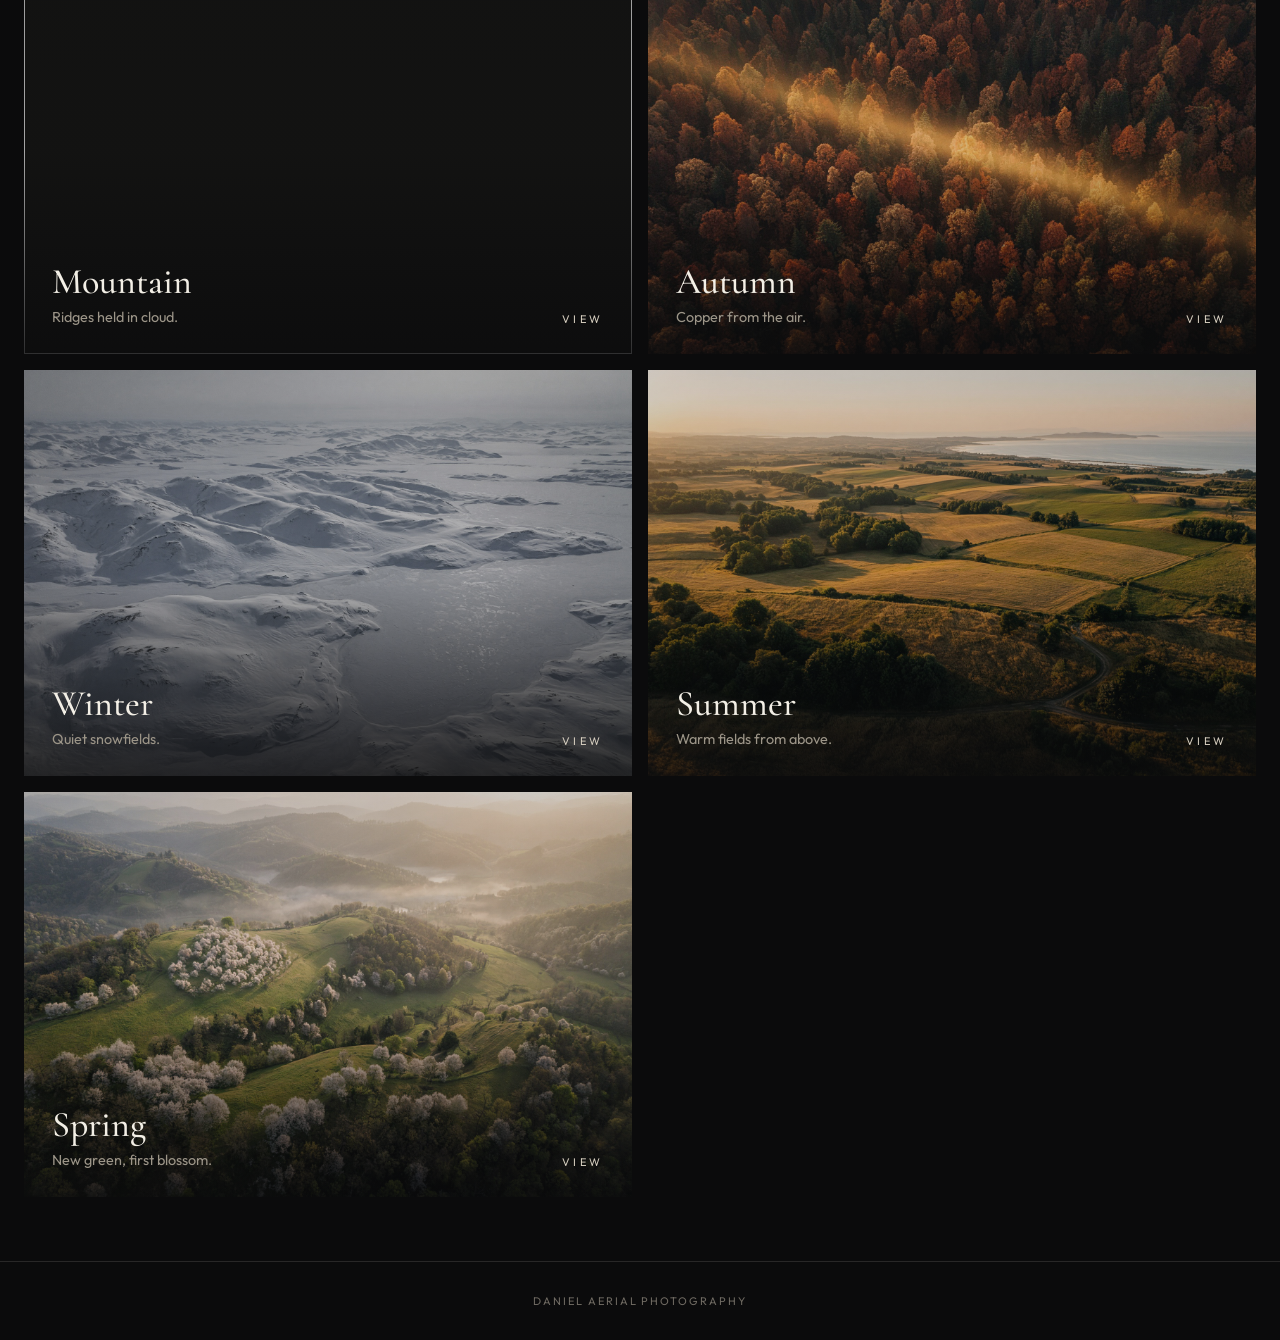
==== commit 6b3503c1: "Set Daniel's letter copy on the introduction page" ====
--- a/index.html
+++ b/index.html
@@ -61,9 +61,9 @@
       <div class="letter-copy">
         <p class="kicker">A note</p>
         <h2 class="letter-name">Daniel</h2>
-        <p class="letter-lede">I fly to see how the land holds light.</p>
-        <p class="letter-body">On the ground a forest is trunks. From the air the stand just continues — no wall, only canopy, river, and the last band of the day.</p>
-        <p class="letter-body">I take the aircraft up with whoever will come. These stills and reels are what the flights keep: sunset, sea, temple, redwood, a mountain wearing cloud.</p>
+        <p class="letter-lede">Above the ground, into the sky, let the creativity shines.</p>
+        <p class="letter-body">I am Daniel, an aerial photographer, trying to show you my views from the sky.</p>
+        <p class="letter-body">Those beautiful moments construct each journey, which is beautiful, and I am trying to tell you the stories behind them.</p>
         <a class="letter-cta" href="#work">The collections</a>
       </div>
     </section>
@@ -158,7 +158,7 @@
       <span class="theme-label">Tone</span>
     </div>
 
-    <script src="assets/site.js?v=7"></script>
+    <script src="assets/site.js?v=8"></script>
     <script src="assets/hub.js?v=4"></script>
   </body>
 </html>
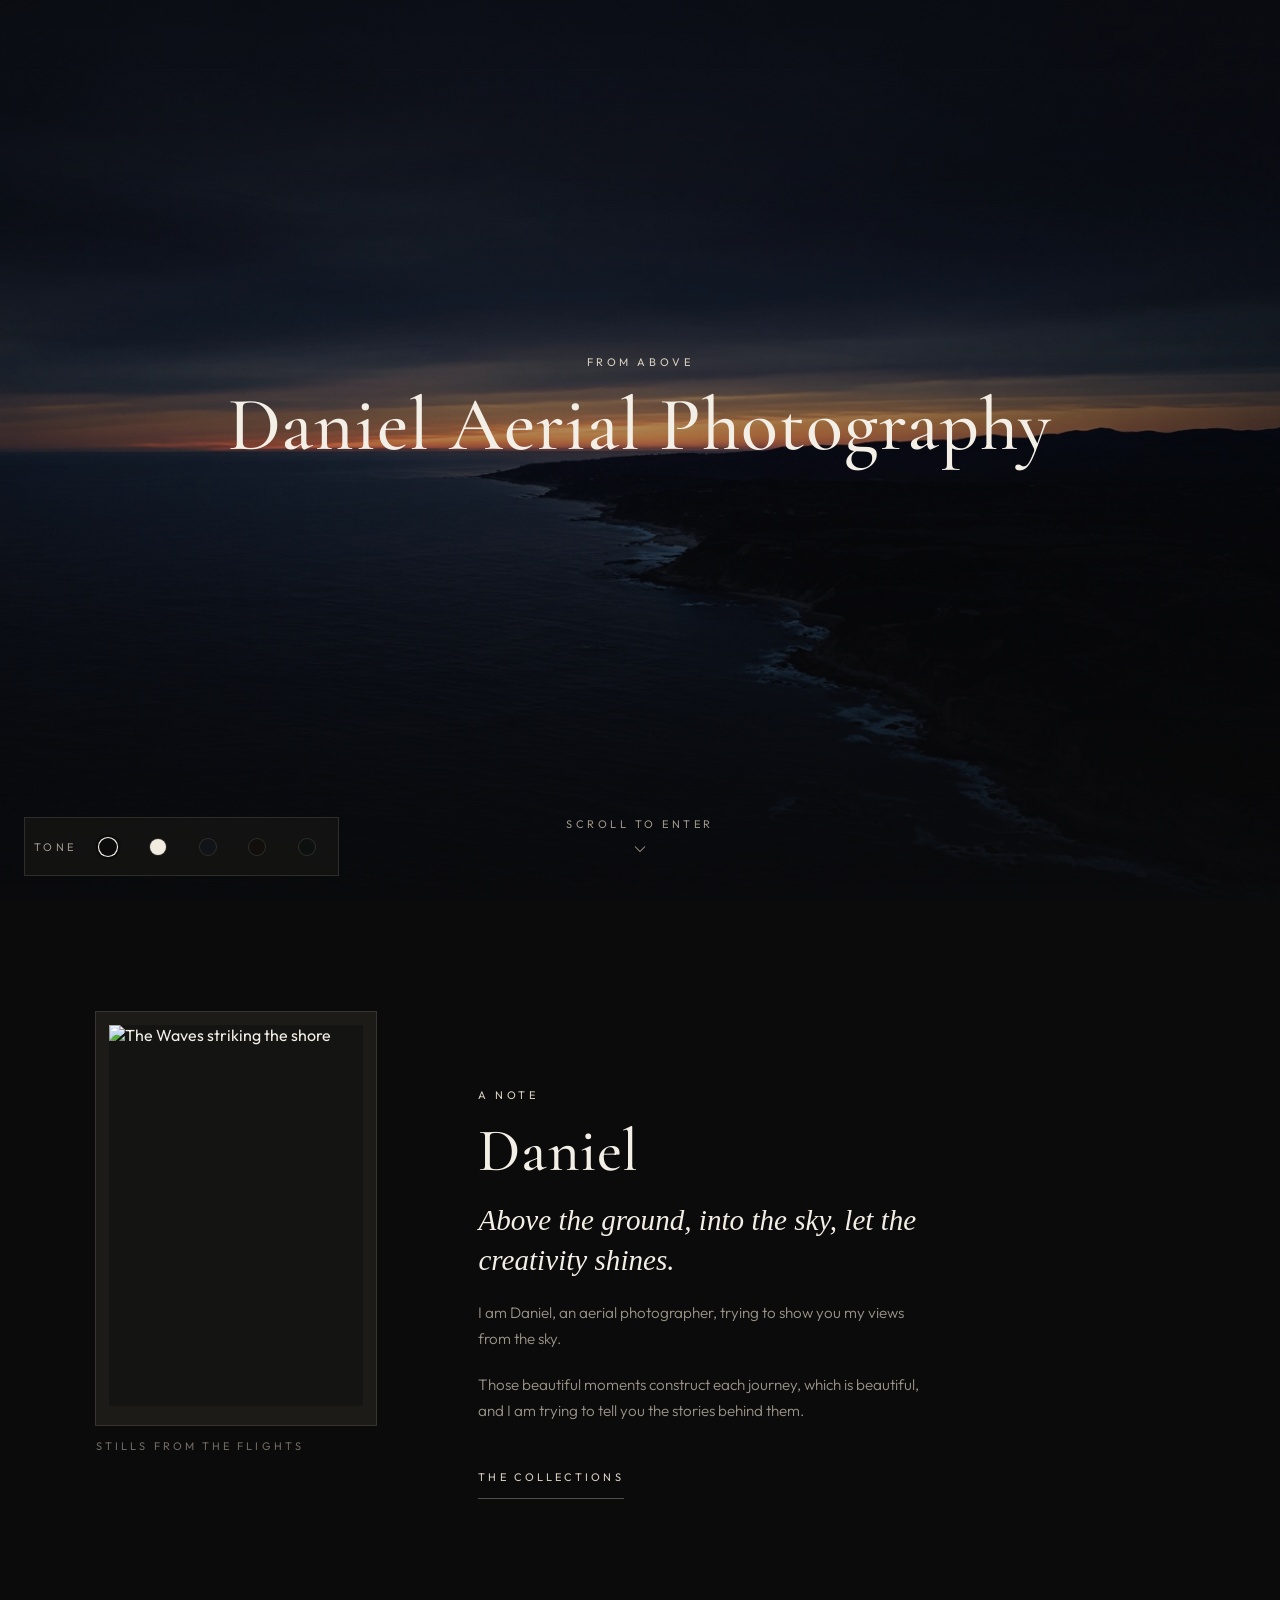
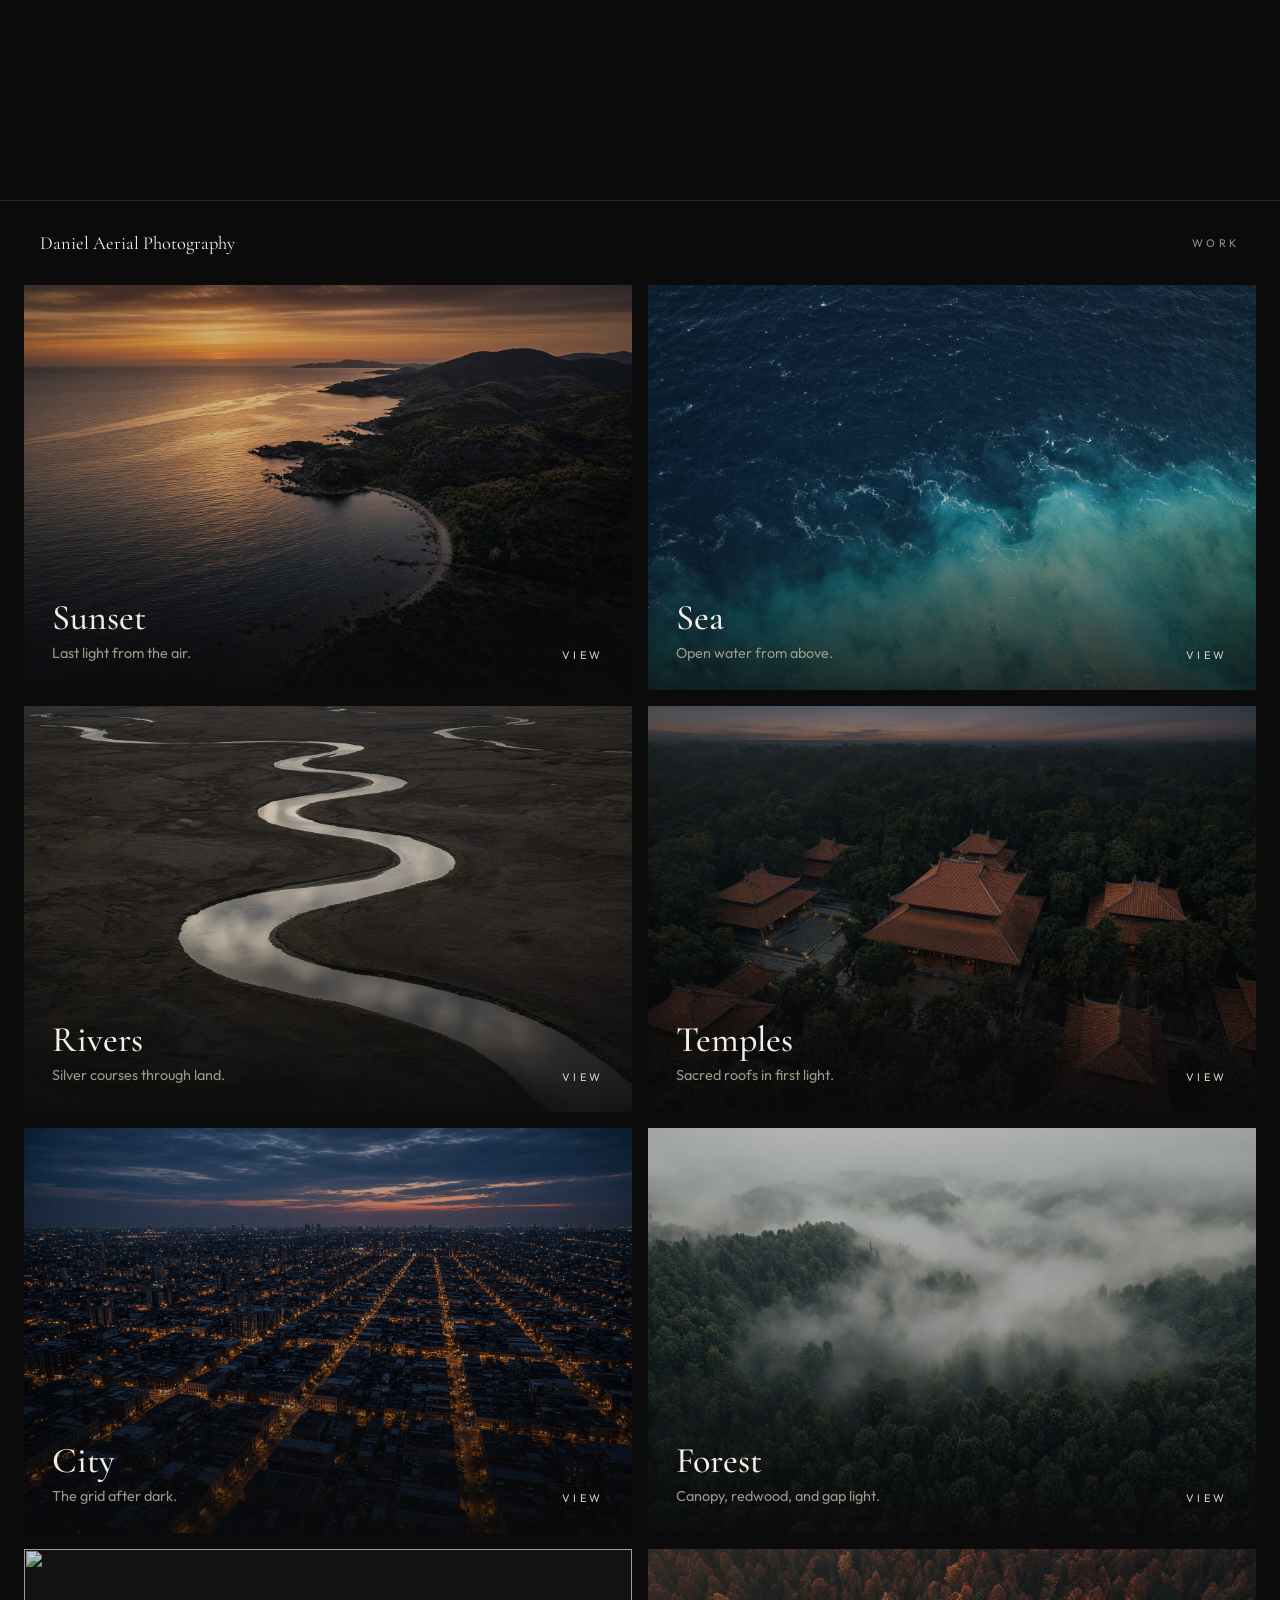
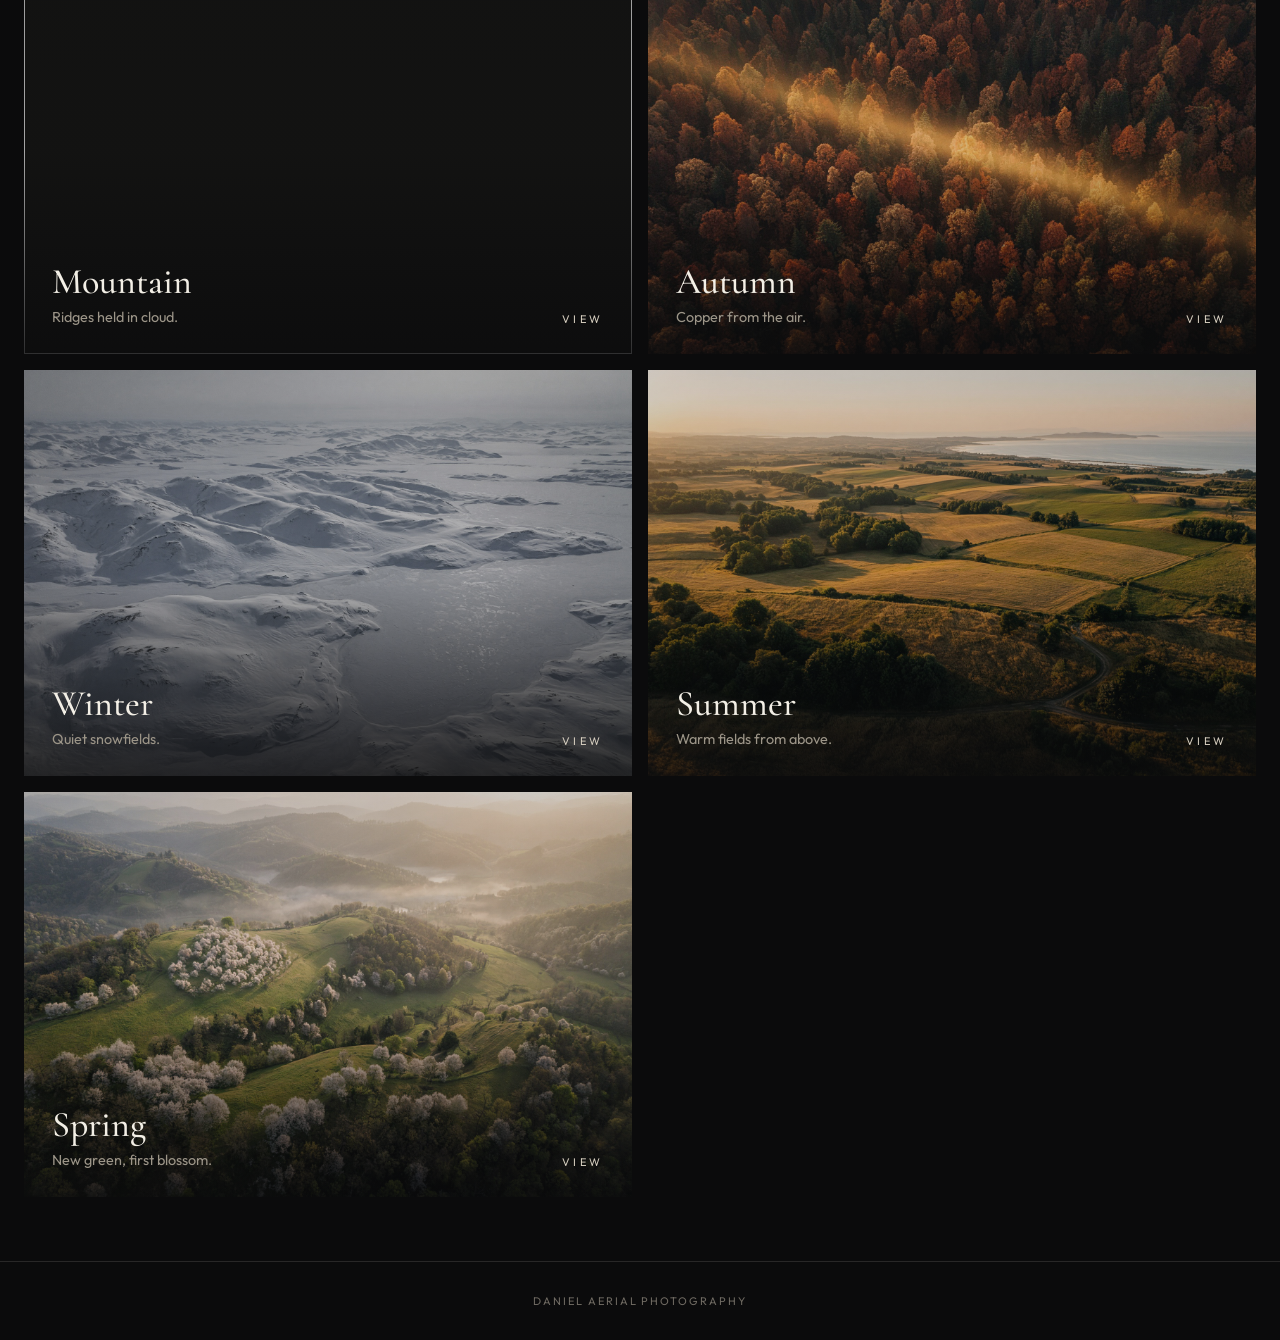
==== commit be12f6f8: "Mat the stills like prints Give the letter reel, the galleries, and the lightbox a paper or charcoal" ====
--- a/index.html
+++ b/index.html
@@ -28,7 +28,7 @@
       rel="stylesheet"
       href="https://fonts.googleapis.com/css2?family=Cormorant+Garamond:ital,wght@0,400;0,500;0,600;1,400&family=Outfit:wght@300;400;500&display=swap"
     />
-    <link rel="stylesheet" href="assets/site.css?v=8" />
+    <link rel="stylesheet" href="assets/site.css?v=9" />
     <link rel="stylesheet" href="assets/hub.css?v=4" />
   </head>
   <body>
@@ -53,8 +53,10 @@
 
     <section id="letter" class="letter">
       <div class="letter-reel">
-        <div class="letter-gate" aria-hidden="true">
-          <div id="letter-strip" class="letter-strip"></div>
+        <div class="print-mat letter-print">
+          <div class="letter-gate print-window" aria-hidden="true">
+            <div id="letter-strip" class="letter-strip"></div>
+          </div>
         </div>
         <p class="letter-reel-note">Stills from the flights</p>
       </div>
@@ -125,7 +127,11 @@
         </svg>
       </button>
       <figure>
-        <img alt="" />
+        <div class="print-mat">
+          <div class="print-window">
+            <img alt="" />
+          </div>
+        </div>
         <figcaption>
           <p class="photo-title"></p>
           <p class="photo-copy"></p>
@@ -159,6 +165,6 @@
     </div>
 
     <script src="assets/site.js?v=8"></script>
-    <script src="assets/hub.js?v=4"></script>
+    <script src="assets/hub.js?v=5"></script>
   </body>
 </html>
--- a/assets/site.css
+++ b/assets/site.css
@@ -7,6 +7,8 @@
   --faint: #6f6a62;
   --accent: #d7cfc0;
   --surface: #141413;
+  --mat: #1c1b18;
+  --mat-rule: color-mix(in oklab, var(--fg) 18%, transparent);
   --line: color-mix(in oklab, var(--fg) 12%, transparent);
   --font-display: "Cormorant Garamond", "Palatino Linotype", Palatino, serif;
   --font-sans: "Outfit", ui-sans-serif, system-ui, sans-serif;
@@ -24,6 +26,8 @@
   --faint: #948c82;
   --accent: #5c5348;
   --surface: #e8dfd2;
+  --mat: #f7f2e8;
+  --mat-rule: color-mix(in oklab, var(--fg) 14%, transparent);
   --line: color-mix(in oklab, var(--fg) 12%, transparent);
   --shadow-border: 0 0 0 1px color-mix(in oklab, var(--fg) 10%, transparent);
 }
@@ -36,6 +40,8 @@
   --faint: #6a7480;
   --accent: #c5d0d8;
   --surface: #171c22;
+  --mat: #1e242b;
+  --mat-rule: color-mix(in oklab, var(--fg) 16%, transparent);
   --line: color-mix(in oklab, var(--fg) 12%, transparent);
   --shadow-border: 0 0 0 1px color-mix(in oklab, var(--fg) 10%, transparent);
 }
@@ -48,6 +54,8 @@
   --faint: #7a6b5e;
   --accent: #d4c0ac;
   --surface: #1a1512;
+  --mat: #221c18;
+  --mat-rule: color-mix(in oklab, var(--fg) 16%, transparent);
   --line: color-mix(in oklab, var(--fg) 12%, transparent);
   --shadow-border: 0 0 0 1px color-mix(in oklab, var(--fg) 10%, transparent);
 }
@@ -60,6 +68,8 @@
   --faint: #67756c;
   --accent: #c4d4c8;
   --surface: #131916;
+  --mat: #1a221e;
+  --mat-rule: color-mix(in oklab, var(--fg) 16%, transparent);
   --line: color-mix(in oklab, var(--fg) 12%, transparent);
   --shadow-border: 0 0 0 1px color-mix(in oklab, var(--fg) 10%, transparent);
 }
@@ -217,11 +227,26 @@
   width: min(58vw, 16.5rem);
 }
 
+.print-mat {
+  background: var(--mat);
+  padding: 0.7rem 0.7rem 0.95rem;
+  box-shadow: 0 0 0 1px var(--mat-rule);
+}
+
+.print-window {
+  display: block;
+  overflow: hidden;
+  background: var(--surface);
+}
+
+.letter-print {
+  padding: 0.8rem 0.8rem 1.15rem;
+}
+
 .letter-gate {
   aspect-ratio: 2 / 3;
   overflow: hidden;
   background: var(--surface);
-  box-shadow: var(--shadow-border);
 }
 
 .letter-strip {
@@ -472,33 +497,58 @@
 }
 
 .frame {
+  padding: 0.45rem 0.45rem 0.65rem;
+  background: var(--mat);
+  box-shadow: 0 0 0 1px var(--mat-rule);
+}
+
+.frame::after {
+  content: "";
+  display: block;
   aspect-ratio: 3 / 2;
   background: var(--surface);
-  box-shadow: var(--shadow-border);
 }
 
 .photo-btn {
   position: relative;
   display: block;
   width: 100%;
+  padding: 0;
+  border: 0;
+  background: none;
+  cursor: zoom-in;
+}
+
+.photo-btn .print-mat {
+  padding: 0.48rem 0.48rem 0.68rem;
+}
+
+.photo-btn .print-window {
+  aspect-ratio: 3 / 2;
+}
+
+.photo-btn img {
+  width: 100%;
+  height: 100%;
+  object-fit: cover;
+  transition: transform 700ms var(--ease);
+}
+
+.photo-btn:hover img { transform: scale(1.05); }
+
+.film-btn {
   aspect-ratio: 3 / 2;
   overflow: hidden;
-  padding: 0;
-  border: 0;
   background: var(--surface);
-  cursor: zoom-in;
-}
-
-.photo-btn img {
+}
+
+.film-btn img {
   position: absolute;
   inset: 0;
   width: 100%;
   height: 100%;
   object-fit: cover;
-  transition: transform 700ms var(--ease);
-}
-
-.photo-btn:hover img { transform: scale(1.05); }
+}
 
 .empty-note {
   margin-top: 2.5rem;
@@ -519,10 +569,21 @@
 }
 
 .lightbox img {
-  max-height: 78dvh;
+  max-height: 68dvh;
   width: auto;
   max-width: 100%;
   object-fit: contain;
+}
+
+.lightbox .print-mat {
+  padding: 1.05rem 1.05rem 1.4rem;
+  max-width: 100%;
+}
+
+.lightbox .print-window {
+  display: flex;
+  justify-content: center;
+  background: #111;
 }
 
 .lightbox figure {
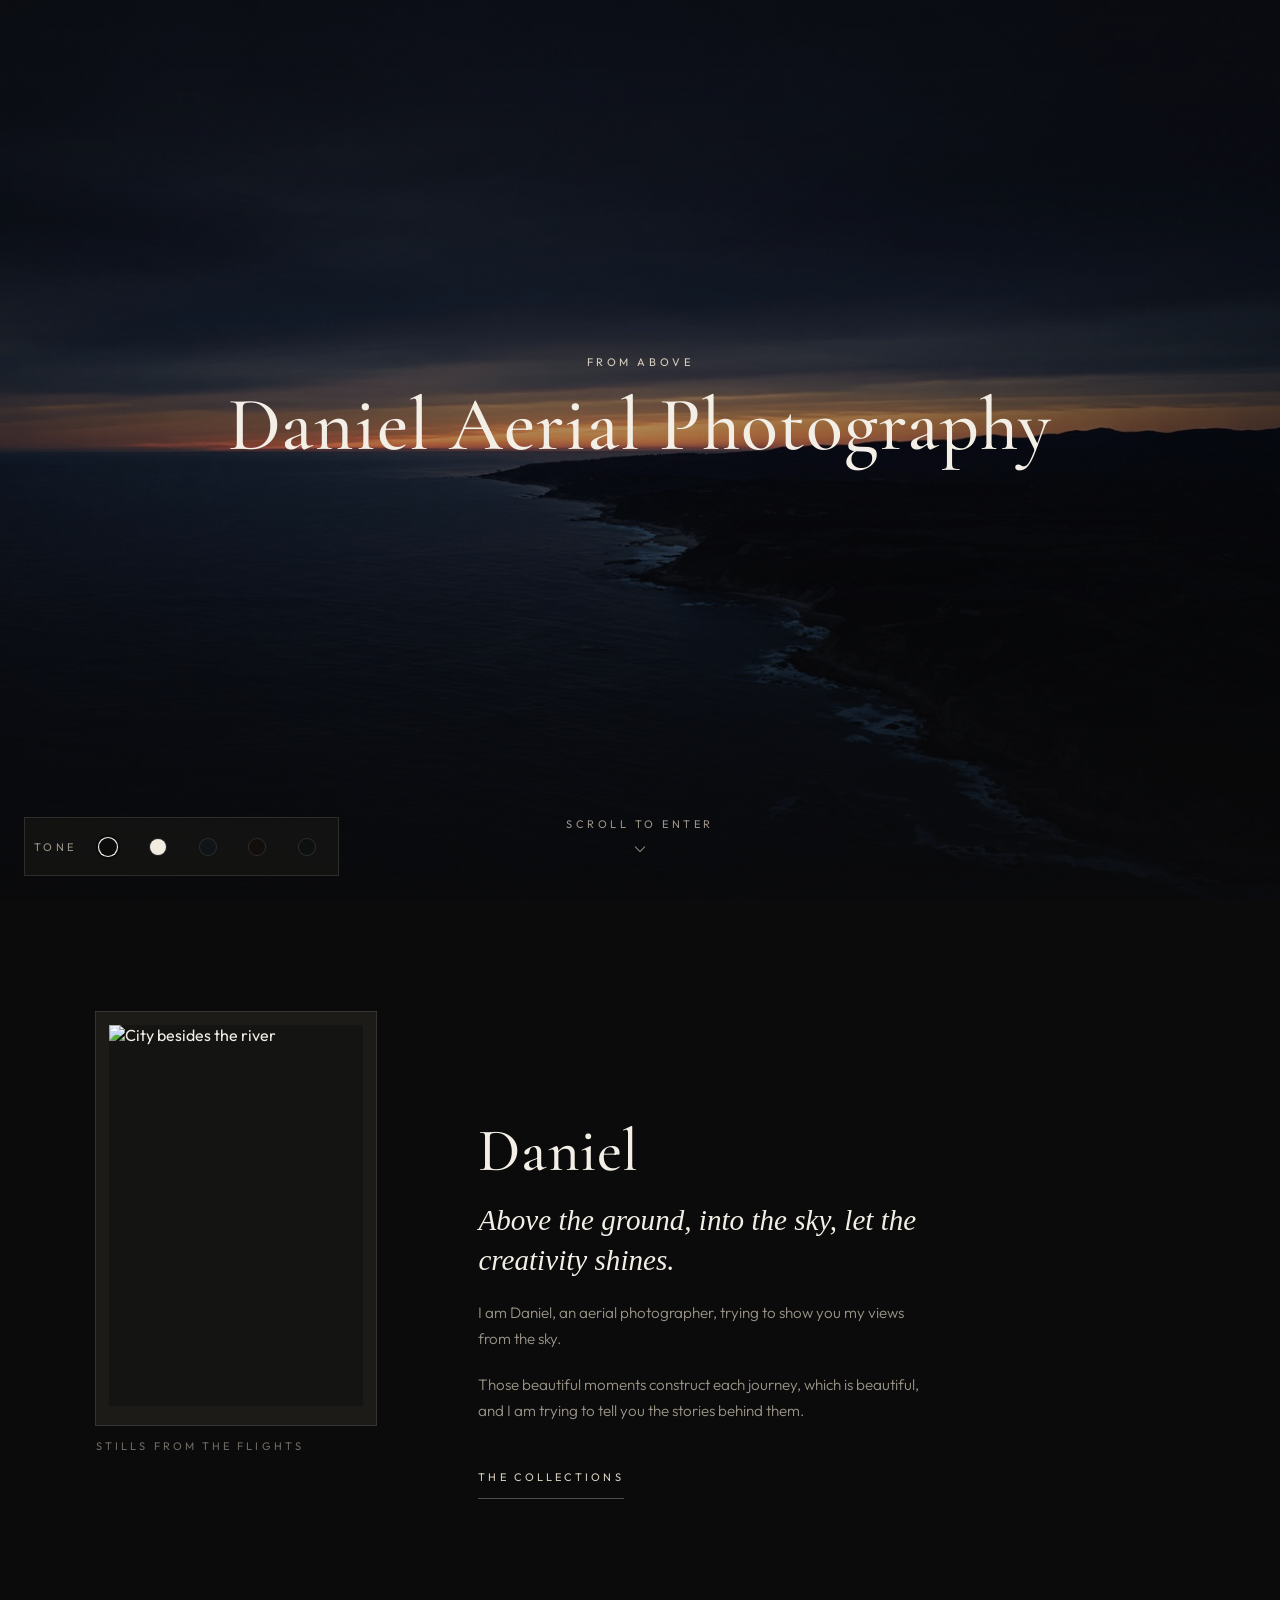
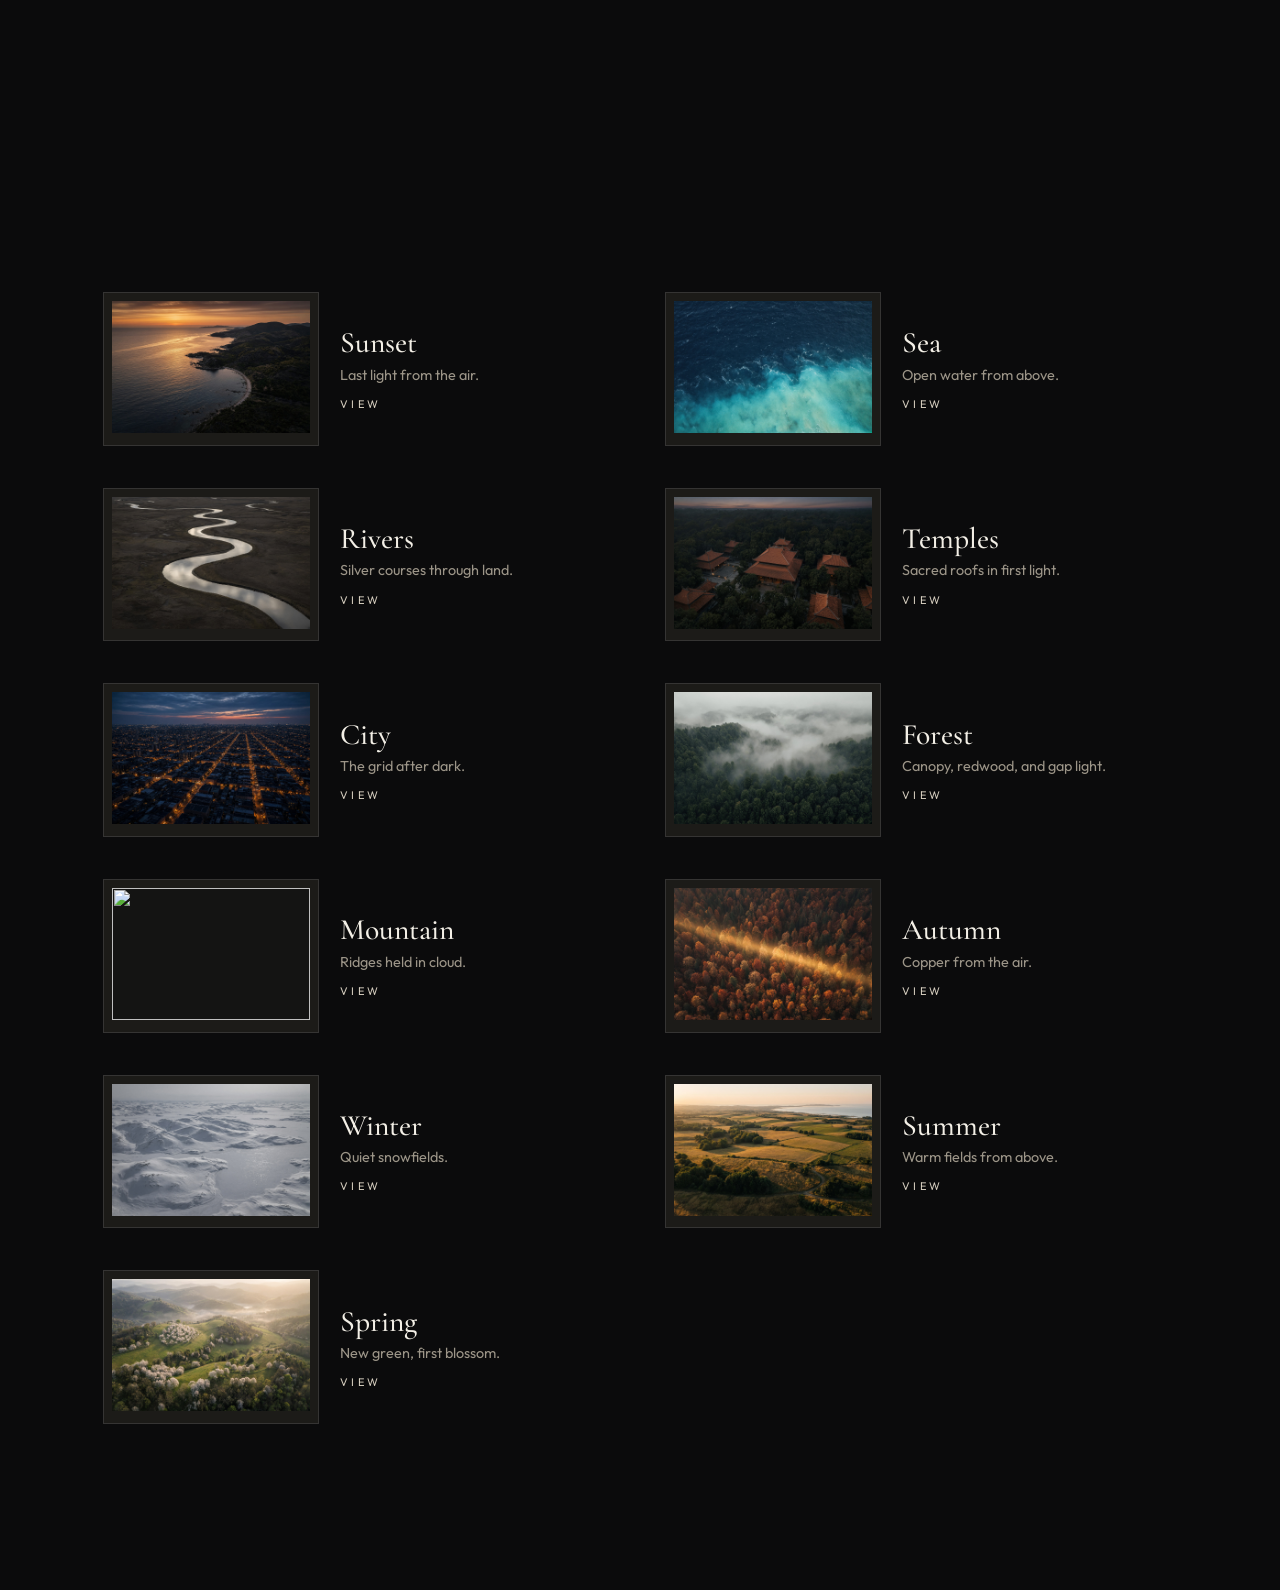
==== commit b5d3ee6e: "Frame the work grid and shrink collection stills Category covers are now smaller matted prints with " ====
--- a/index.html
+++ b/index.html
@@ -28,8 +28,8 @@
       rel="stylesheet"
       href="https://fonts.googleapis.com/css2?family=Cormorant+Garamond:ital,wght@0,400;0,500;0,600;1,400&family=Outfit:wght@300;400;500&display=swap"
     />
-    <link rel="stylesheet" href="assets/site.css?v=9" />
-    <link rel="stylesheet" href="assets/hub.css?v=4" />
+    <link rel="stylesheet" href="assets/site.css?v=10" />
+    <link rel="stylesheet" href="assets/hub.css?v=6" />
   </head>
   <body>
     <section id="intro" class="intro" aria-hidden="false">
@@ -164,7 +164,7 @@
       <span class="theme-label">Tone</span>
     </div>
 
-    <script src="assets/site.js?v=8"></script>
-    <script src="assets/hub.js?v=5"></script>
+    <script src="assets/site.js?v=9"></script>
+    <script src="assets/hub.js?v=6"></script>
   </body>
 </html>
--- a/assets/site.css
+++ b/assets/site.css
@@ -369,16 +369,20 @@
 .grid {
   display: grid;
   grid-template-columns: 1fr;
-  gap: 0.75rem;
-  padding: 0 0.75rem 4rem;
+  gap: 2.25rem;
+  width: min(100%, 40rem);
+  margin: 0 auto;
+  padding: 0.5rem 1.25rem 5rem;
 }
 
 .card {
   position: relative;
-  display: block;
-  aspect-ratio: 3 / 2;
-  overflow: hidden;
-  background: var(--surface);
+  display: grid;
+  grid-template-columns: minmax(9.25rem, 42%) minmax(0, 1fr);
+  gap: 1.1rem 1.35rem;
+  align-items: center;
+  overflow: visible;
+  background: none;
   text-decoration: none;
   animation: card-rise 620ms var(--ease) both;
 }
@@ -393,9 +397,18 @@
 .card:nth-child(8) { animation-delay: 320ms; }
 .card:nth-child(9) { animation-delay: 360ms; }
 .card:nth-child(10) { animation-delay: 400ms; }
-
-.card img,
-.card-tone {
+.card:nth-child(11) { animation-delay: 440ms; }
+
+.card-print {
+  padding: 0.5rem 0.5rem 0.72rem;
+}
+
+.card-window {
+  position: relative;
+  aspect-ratio: 3 / 2;
+}
+
+.card-window img {
   position: absolute;
   inset: 0;
   width: 100%;
@@ -404,46 +417,46 @@
   transition: transform 700ms var(--ease);
 }
 
-.card:hover img { transform: scale(1.05); }
-
-.card-tone { background: var(--surface); }
-
-.card-veil {
-  position: absolute;
-  inset: 0;
-  background: linear-gradient(to top, rgb(11 11 12 / 0.8), rgb(11 11 12 / 0.15), rgb(11 11 12 / 0.2));
-}
+.card:hover img { transform: scale(1.04); }
 
 .card-copy {
-  position: absolute;
-  inset: auto 0 0 0;
-  display: flex;
-  align-items: flex-end;
-  justify-content: space-between;
-  gap: 1rem;
-  padding: 1.25rem;
+  position: static;
+  display: block;
+  padding: 0.1rem 0 0;
 }
 
 .card-copy h2 {
   margin: 0;
   font-family: var(--font-display);
-  font-size: 1.85rem;
+  font-size: clamp(1.4rem, 1.05rem + 1.1vw, 1.85rem);
   font-weight: 500;
-  line-height: 1;
+  line-height: 1.05;
 }
 
 .card-copy p {
-  margin: 0.5rem 0 0;
+  margin: 0.4rem 0 0;
   color: var(--muted);
   font-size: 0.9rem;
+  line-height: 1.45;
 }
 
 .card-view {
-  display: none;
+  display: inline-block;
+  margin-top: 0.7rem;
   font-size: 0.6875rem;
   letter-spacing: 0.32em;
   text-transform: uppercase;
   color: var(--accent);
+}
+
+@media (max-width: 539px) {
+  .card {
+    grid-template-columns: 1fr;
+    gap: 0.8rem;
+  }
+  .card-print {
+    width: min(72%, 15rem);
+  }
 }
 
 .footer {
@@ -491,9 +504,10 @@
 
 .frames {
   display: grid;
-  grid-template-columns: 1fr;
-  gap: 0.75rem;
-  margin-top: 3rem;
+  grid-template-columns: 1fr 1fr;
+  gap: 1.15rem 1rem;
+  width: min(100%, 36rem);
+  margin: 2.5rem auto 0;
 }
 
 .frame {
@@ -537,9 +551,13 @@
 .photo-btn:hover img { transform: scale(1.05); }
 
 .film-btn {
+  overflow: visible;
+  background: none;
+}
+
+.film-btn .print-window {
+  position: relative;
   aspect-ratio: 3 / 2;
-  overflow: hidden;
-  background: var(--surface);
 }
 
 .film-btn img {
@@ -736,10 +754,19 @@
 
 @media (min-width: 768px) {
   .work-header, .cat-header, .cat-body { padding-left: 2.5rem; padding-right: 2.5rem; }
-  .grid, .frames { grid-template-columns: 1fr 1fr; gap: 1rem; padding-left: 1.5rem; padding-right: 1.5rem; }
-  .card-copy { padding: 1.75rem; }
-  .card-copy h2 { font-size: 2.25rem; }
-  .card-view { display: inline; }
+  .grid {
+    width: min(100%, 72rem);
+    grid-template-columns: 1fr 1fr;
+    gap: 2.75rem 3.25rem;
+    padding: 0.5rem 2.5rem 5.5rem;
+  }
+  .card-copy h2 { font-size: 1.85rem; }
+  .frames {
+    grid-template-columns: repeat(3, 1fr);
+    gap: 1.65rem 1.4rem;
+    width: min(100%, 54rem);
+    padding: 0;
+  }
   .letter {
     grid-template-columns: minmax(14rem, 17.5rem) minmax(0, 1fr);
     gap: clamp(3rem, 8vw, 7.5rem);
--- a/assets/hub.css
+++ b/assets/hub.css
@@ -3,11 +3,12 @@
 .hub-cards {
   display: grid;
   grid-template-columns: 1fr;
-  gap: 0.75rem;
-  margin-top: 3rem;
+  gap: 2rem;
+  width: min(100%, 40rem);
+  margin-top: 2.75rem;
 }
 
-.hub-card { min-height: 16rem; }
+.hub-card { min-height: 0; }
 
 .hub-kicker {
   margin: 0 0 0.45rem;
@@ -35,13 +36,12 @@
 }
 
 .film-btn .film-label {
-  position: absolute;
-  z-index: 2;
-  left: 1rem;
-  right: 1rem;
-  bottom: 1rem;
+  position: static;
+  display: block;
+  z-index: auto;
+  margin-top: 0.55rem;
   font-family: var(--font-display);
-  font-size: 1.25rem;
+  font-size: 1.05rem;
   text-align: left;
 }
 
@@ -142,9 +142,9 @@
 @media (min-width: 768px) {
   .hub-cards {
     grid-template-columns: 1fr 1fr;
-    gap: 1rem;
-    padding-left: 0;
-    padding-right: 0;
+    gap: 2.5rem 3rem;
+    width: auto;
+    max-width: none;
   }
-  .hub-card { min-height: 22rem; }
+  .hub-card { min-height: 0; }
 }
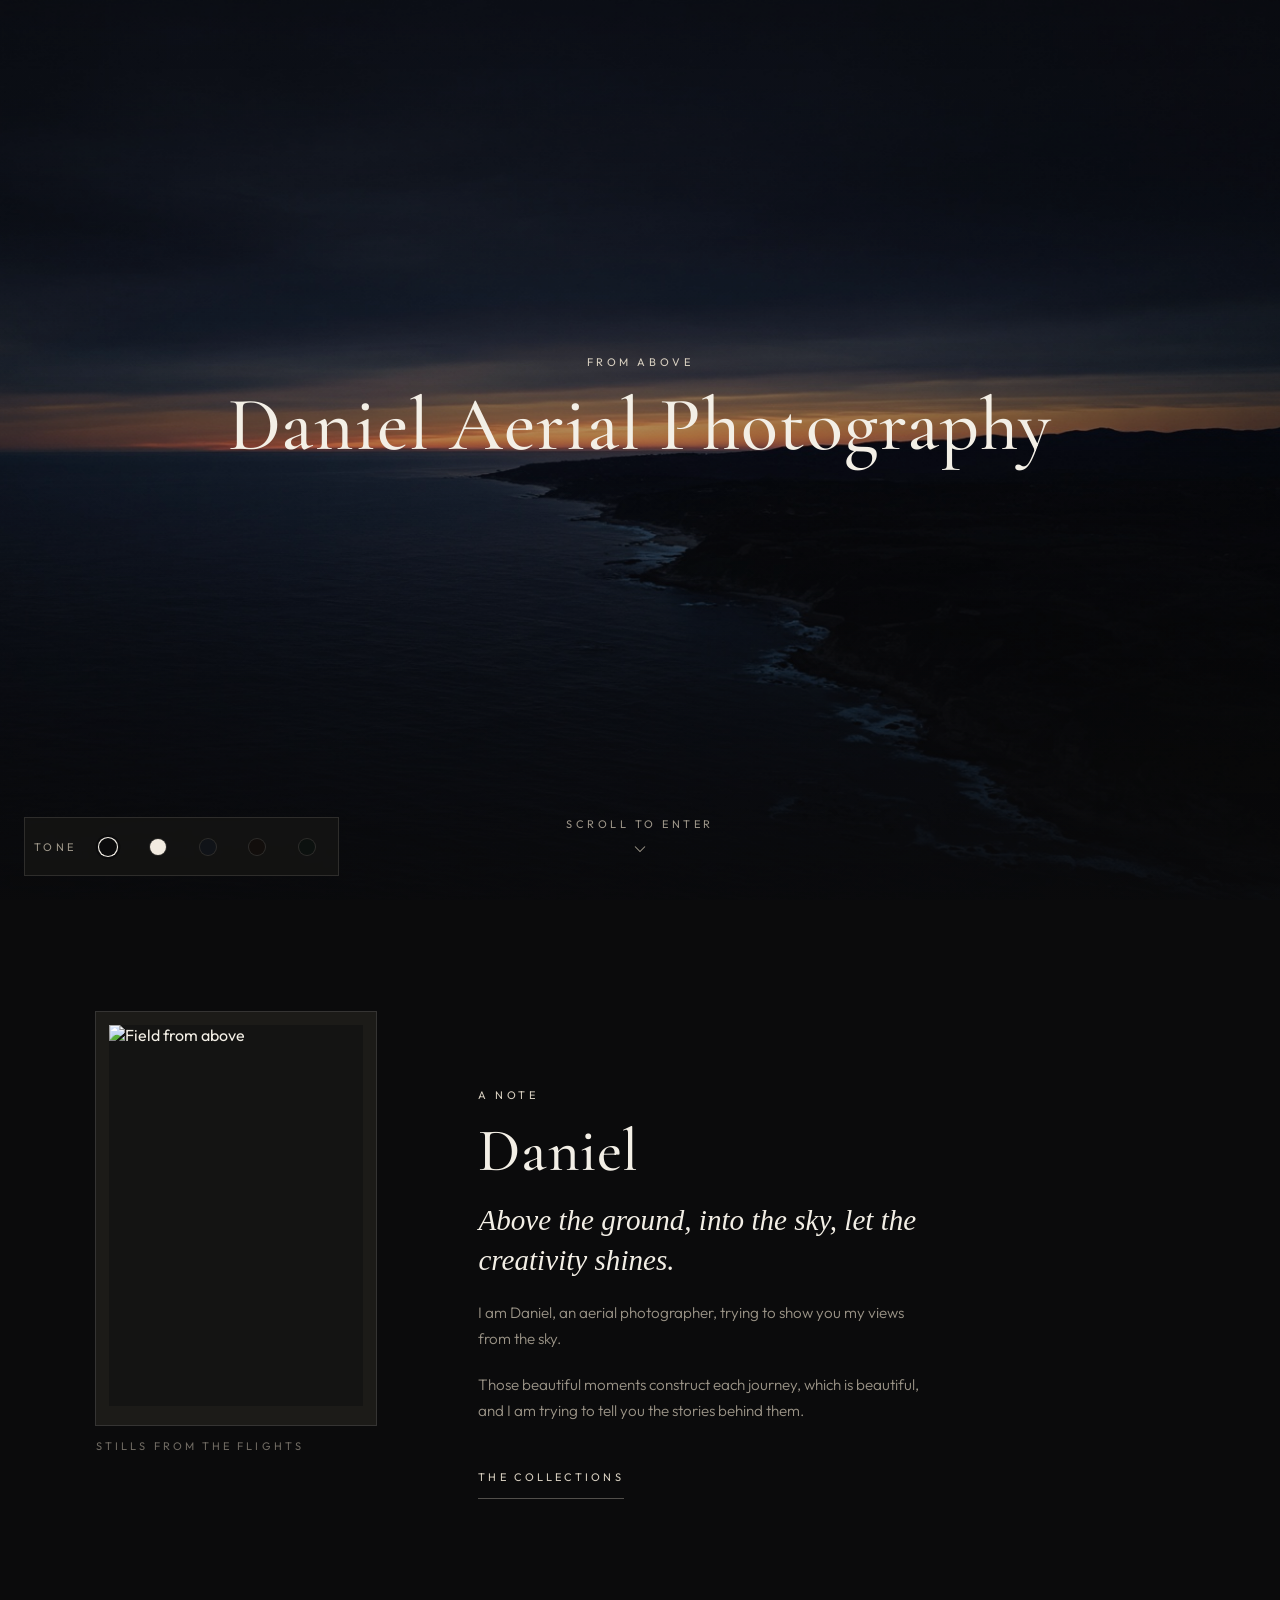
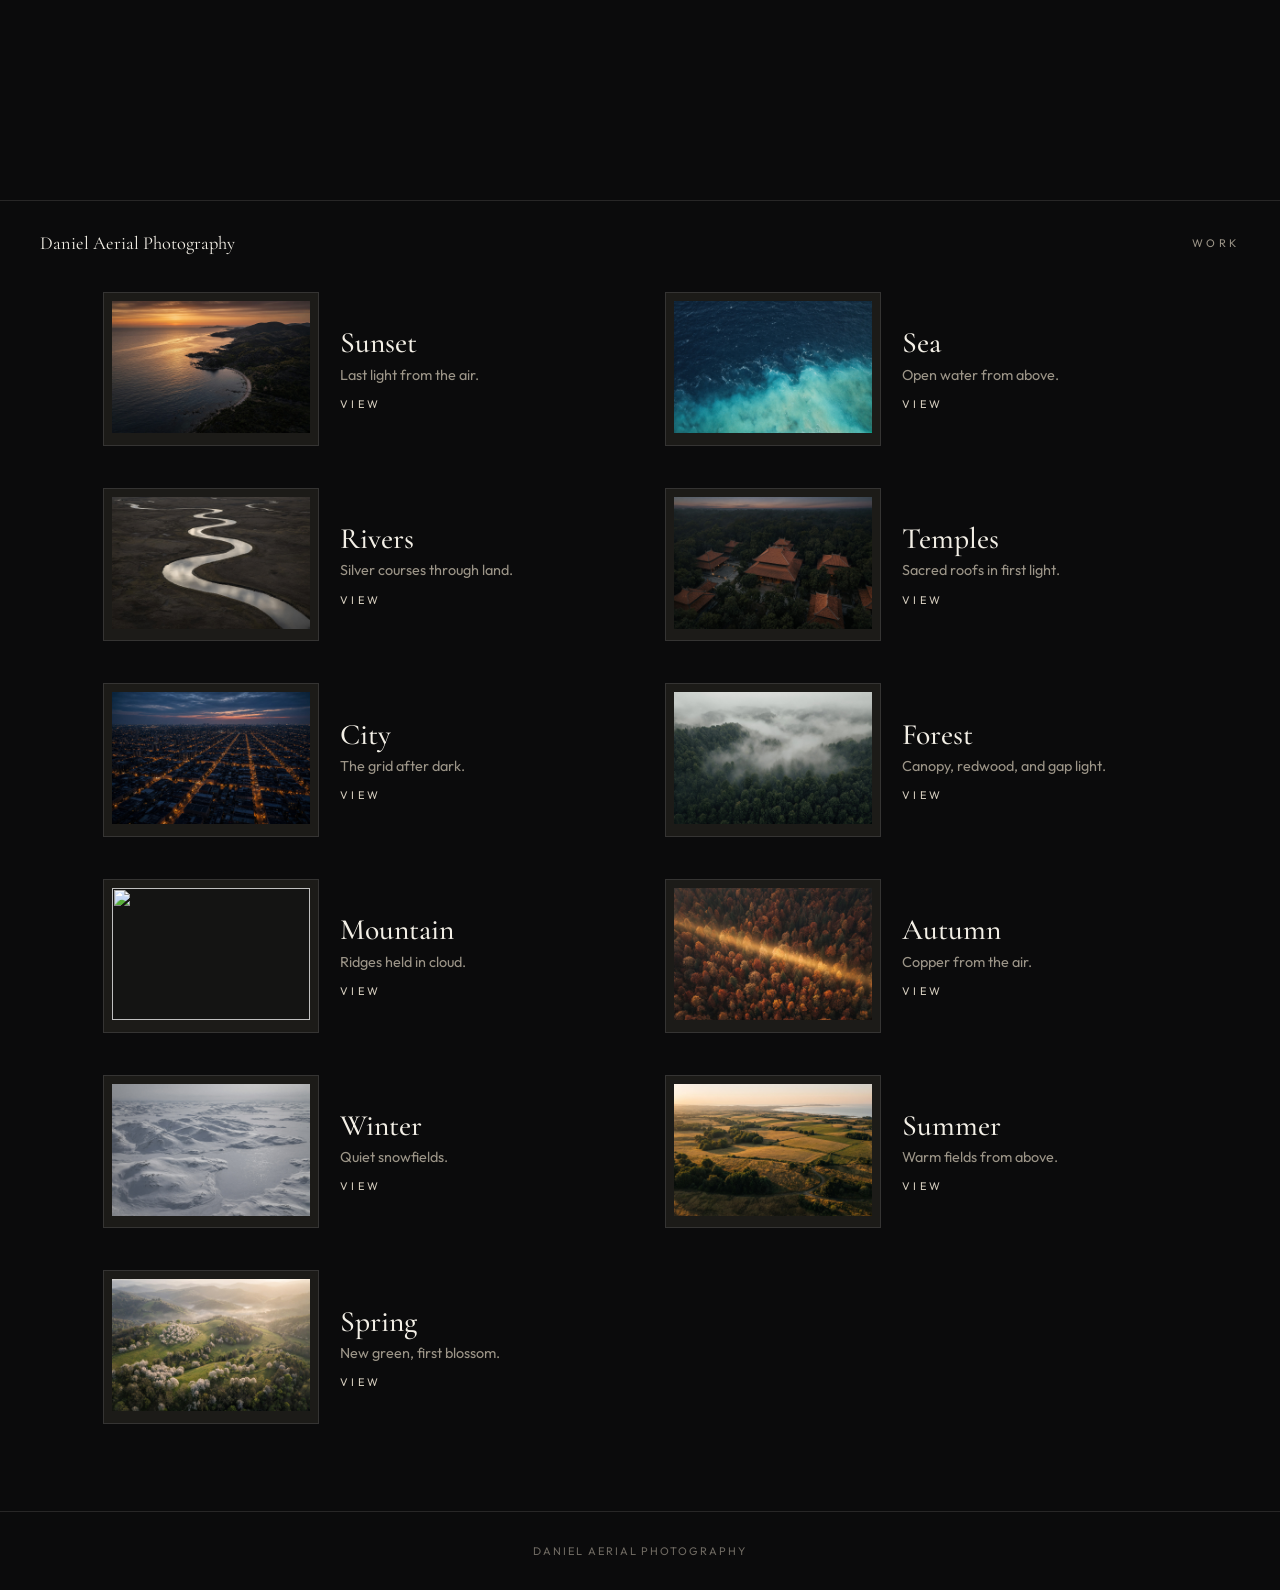
==== commit 4b70b7f3: "Hang new stills and reels from Drive Publish On the river and Cross the river under Rivers, Park rea" ====
--- a/index.html
+++ b/index.html
@@ -164,7 +164,7 @@
       <span class="theme-label">Tone</span>
     </div>
 
-    <script src="assets/site.js?v=9"></script>
+    <script src="assets/site.js?v=10"></script>
     <script src="assets/hub.js?v=6"></script>
   </body>
 </html>
